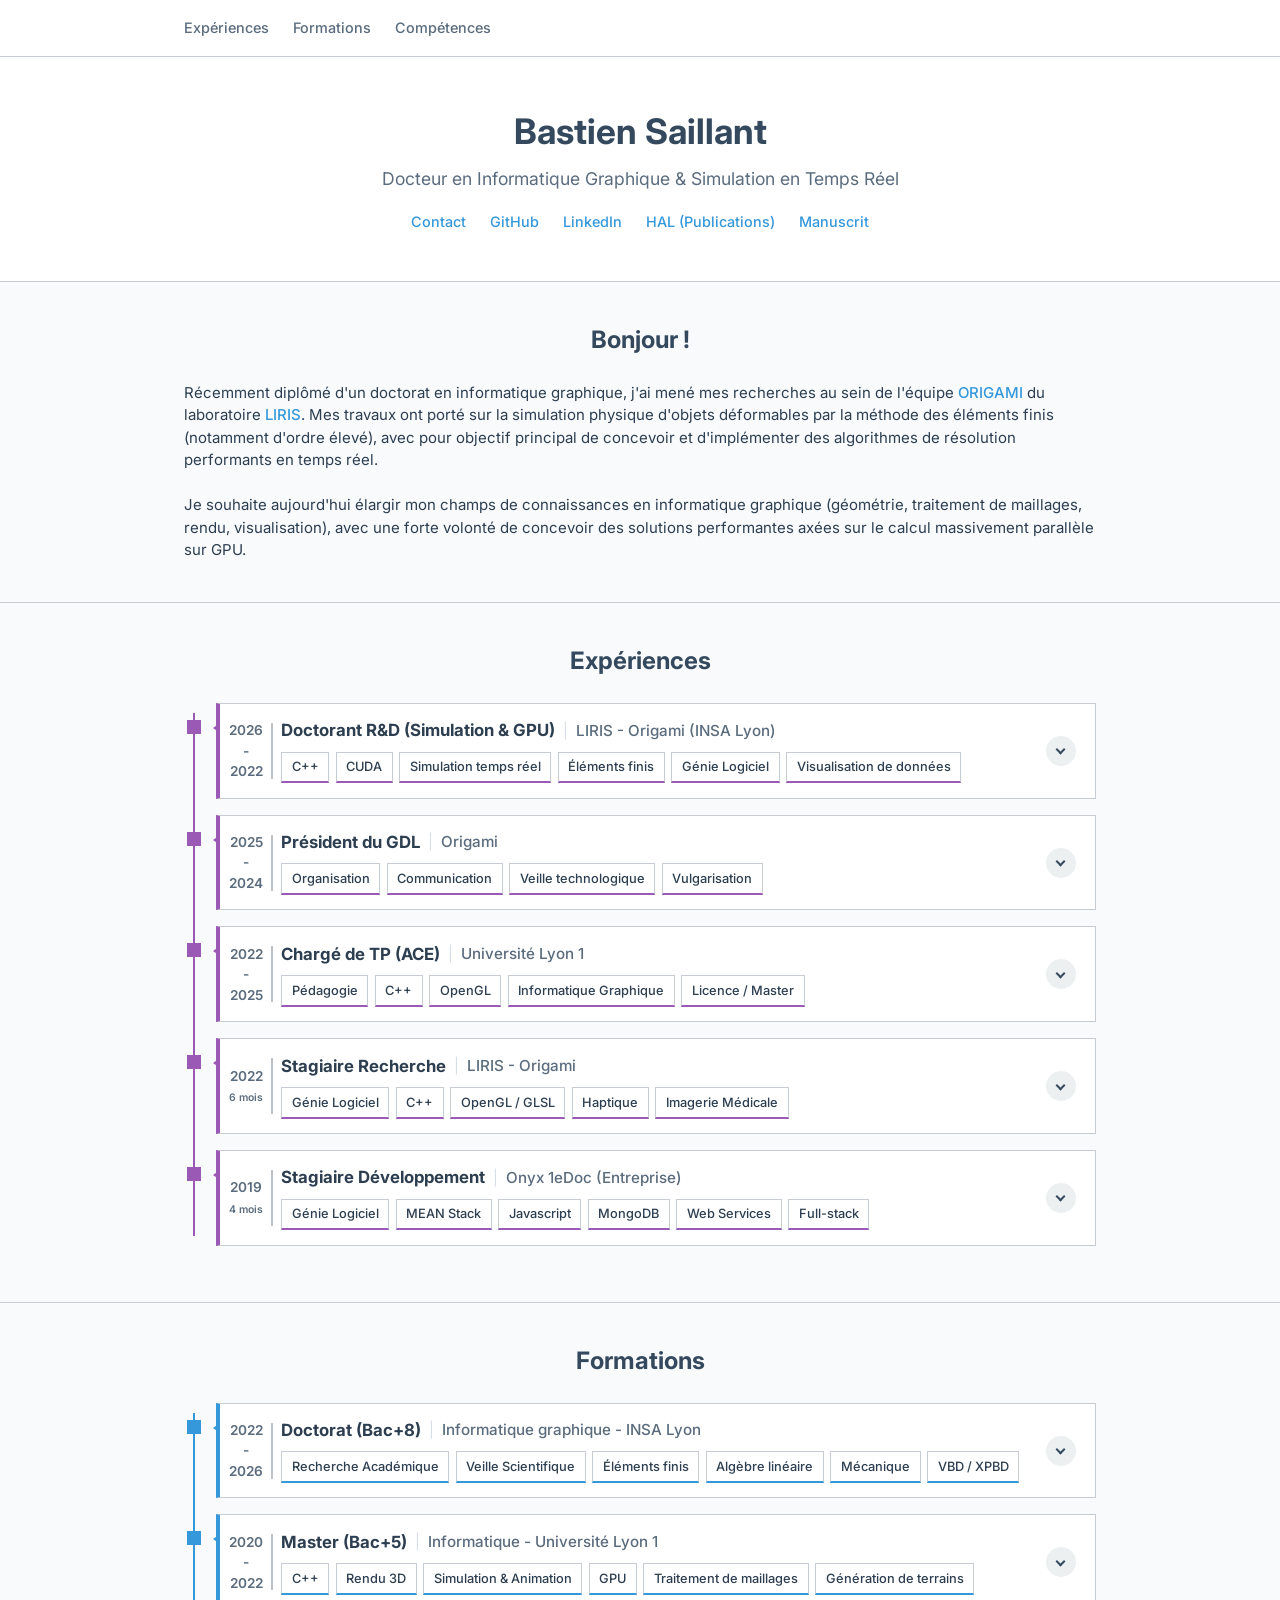
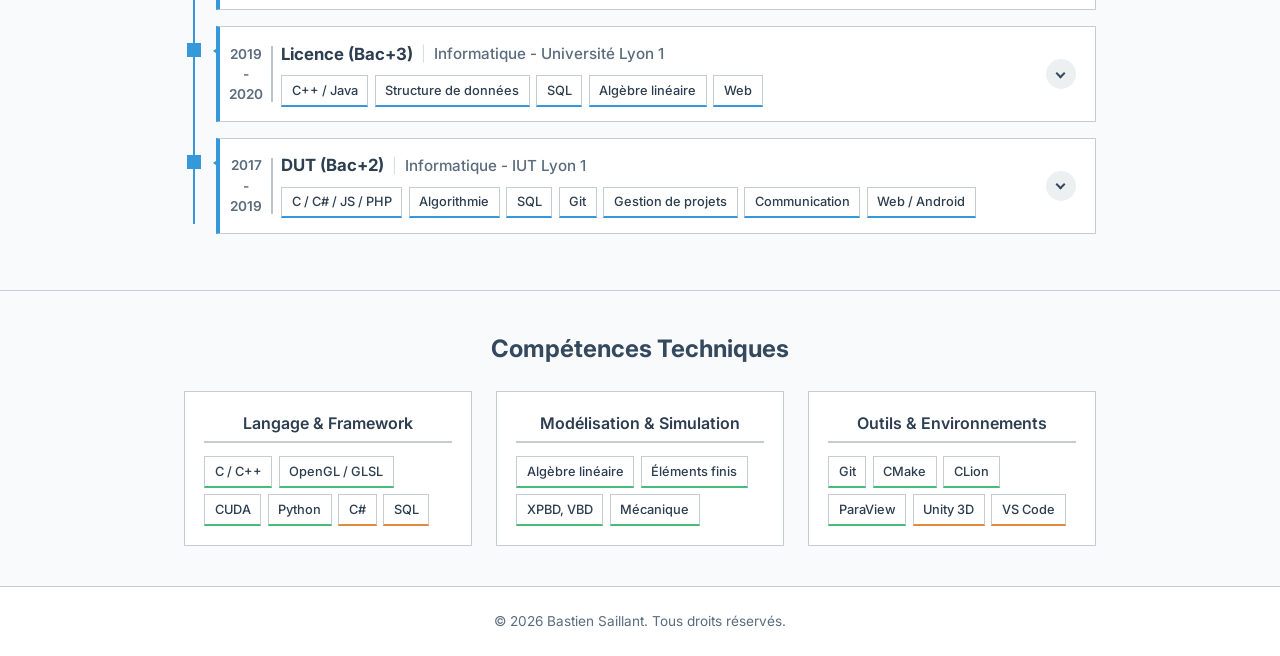
==== index.html @ 3eafa97d "introduction et header remove nom" ====
<!DOCTYPE html>
<html lang="fr">
<head>
    <meta charset="UTF-8">
    <meta name="viewport" content="width=device-width, initial-scale=1.0">
    <title>Bastien Saillant</title>
    <link rel="stylesheet" href="styles.css">
</head>
<body>

    <!-- NAV BAR -->
    <nav class="navbar">
        <div class="container">
            <ul class="nav-links">
                <li><a href="#experience">Expériences</a></li>
                <li><a href="#education">Formations</a></li>
                <li><a href="#skills">Compétences</a></li>
            </ul>
        </div>
    </nav>

    <header id="me">
        <div class="container">
            <h1>Bastien Saillant</h1>
            <p class="subtitle">Docteur en Informatique Graphique & Simulation en Temps Réel</p>
    
            <div class="social-links">
                <a href="mailto:bastiensaillant@gmail.com">Contact</a>
                <a href="https://github.com/BastienSaillant" target="_blank">GitHub</a>
                <a href="https://www.linkedin.com/in/bastien-saillant-886a11153/" target="_blank">LinkedIn</a>
                <a href="https://cv.hal.science/bastien-saillant" target="_blank">HAL (Publications)</a>
                <a href="https://theses.hal.science/tel-05658936" target="_blank">Manuscrit</a>
            </div>
        </div>
    </header>

    <section>
        <div class="container">
            <h2>Bonjour !</h2> 
            <p>
                <strong></strong>
                Récemment diplômé d'un doctorat en informatique graphique, j'ai mené mes recherches au sein de l'équipe <a href="https://projet.liris.cnrs.fr/origami/"  target="_blank">ORIGAMI</a> du laboratoire <a href="https://liris.cnrs.fr/liris"  target="_blank">LIRIS</a>. Mes travaux ont porté sur la simulation physique d'objets déformables par la méthode des éléments finis (notamment d'ordre élevé), avec pour objectif principal de concevoir et d'implémenter des algorithmes de résolution performants en temps réel. 
            </p>
            <br>
            <p>
                 Je souhaite aujourd'hui élargir mon champs de connaissances en informatique graphique (géométrie, traitement de maillages, rendu, visualisation), avec une forte volonté de concevoir des solutions performantes axées sur le calcul massivement parallèle sur GPU.
            </p>
        </div>
    </section>

    <section id="experience">
        <div class="container">
            <h2>Expériences</h2>
            <div class="timeline">
                <details class="timeline-entry experience-entry">
                    <summary class="timeline-header">
                        <div class="timeline-date">2026<br>-<br>2022</div>
                        <div class="timeline-bar"></div>
                        <div class="timeline-header-main">
                            <div class="timeline-title-area">
                                <span class="timeline-title">Doctorant R&D (Simulation & GPU)</span>
                                <span class="timeline-sep">|</span>
                                <span class="timeline-subtitle">LIRIS - Origami (INSA Lyon)</span>
                            </div>
                            <div class="skills-list">
                                <span class="skill-badge experience">C++</span>
                                <span class="skill-badge experience">CUDA</span>
                                <span class="skill-badge experience">Simulation temps réel</span>
                                <span class="skill-badge experience">Éléments finis</span>
                                <span class="skill-badge experience">Génie Logiciel</span>
                                <span class="skill-badge experience">Visualisation de données</span>
                            </div>
                        </div>
                        <div class="timeline-arrow"></div>
                    </summary>
                    <div class="timeline-body">
                        <p>
                            <strong>Sujet</strong> : Simulation temps réel d’objets déformables.<br>
                            <strong>R&D</strong> : Développement d'une application pour la visualisation et la simulation d'objets déformables. <br>
                            <strong>Défis techniques</strong> : Optimisation sur  GPU de solveurs locaux pour des éléments finis quelconques (<i><a href="https://mmacklin.com/xpbd.pdf">XPBD</a></i> et <i><a href="https://ankachan.github.io/Projects/VertexBlockDescent/index.html">VBD</a></i>). <br>
                            <strong>Impact & Performances</strong> : Accélération  permettant une simulation robuste, stable à hautes fréquences. <br>
                        </p>
                        <p>
                        <strong>Publications internationales avec comité de relecture :</strong> <br>
                            - <i><a href="https://hal.science/hal-04569181v1">High-Order in Position Based Dynamics</a> - <a href="https://www.cgs-network.org/cgi24/program/">CGI 2024</a></i><br>
                            - <i><a href="https://hal.science/hal-05084359v1">Going Further With Vertex Block Descent</a> - <a href="https://easychair.org/smart-program/CASA2025/">CASA 2025</a></i>
                        </p>
                        <div class="entry-gallery">
                            <img src="images/index/PHD/Torsion_Quality.jpg" alt="" class="zoomable-img">
                            <img src="images/index/PHD/primal_vs_dual.jpg" alt="" class="zoomable-img">
                            <img src="images/index/PHD/color_degradation.jpg" alt="" class="zoomable-img">
                        </div>
                        
                    </div>
                </details>
                <details class="timeline-entry experience-entry">
                    <summary class="timeline-header">
                        <div class="timeline-date">2025<br>-<br>2024</div>
                        <div class="timeline-bar"></div>
                        <div class="timeline-header-main">
                            <div class="timeline-title-area">
                                <span class="timeline-title">Président du GDL</span>
                                <span class="timeline-sep">|</span>
                                <span class="timeline-subtitle">Origami</span>
                            </div>
                            <div class="skills-list">
                                <span class="skill-badge experience">Organisation</span>
                                <span class="skill-badge experience">Communication</span>
                                <span class="skill-badge experience">Veille technologique</span>
                                <span class="skill-badge experience">Vulgarisation</span>
                            </div>
                        </div>
                        <div class="timeline-arrow"></div>
                    </summary>
                    <div class="timeline-body">
                        <p>Organisation et animation hebdomadaire du <a href="https://projet.liris.cnrs.fr/origami/topics/gdl/">Groupe De Lecture (GDL)</a> au sein de l'équipe de recherche ORIGAMI.</p>
                        <p><strong>Rôle :</strong> Coordination des sessions où un chercheur, doctorant ou stagiaire partage une publication ou une technologie de son choix.</p>
                        <p><strong>Contributions (3 ans) :</strong> Animation de 12 présentations (Simulation, Rendu, <i>ShaderToy</i>, etc.).</p>

                    </div>
                </details>

                <!-- Expérience 3 -->
                <details class="timeline-entry experience-entry">
                    <summary class="timeline-header">
                        <div class="timeline-date">2022<br>-<br>2025</div>
                        <div class="timeline-bar"></div>
                        <div class="timeline-header-main">
                            <div class="timeline-title-area">
                                <span class="timeline-title">Chargé de TP (ACE)</span>
                                <span class="timeline-sep">|</span>
                                <span class="timeline-subtitle">Université Lyon 1</span>
                            </div>
                                <div class="skills-list">
                                <span class="skill-badge experience">Pédagogie</span>
                                <span class="skill-badge experience">C++</span>
                                <span class="skill-badge experience">OpenGL</span>
                                <span class="skill-badge experience">Informatique Graphique</span>
                                <span class="skill-badge experience">Licence / Master</span>
                            </div>
                            
                        </div>
                        <div class="timeline-arrow"></div>
                    </summary>
                    <div class="timeline-body">
                        <p>Activités Complémentaires d'Enseignement (ACE) réalisées en parallèle de la thèse (volume horaire total de 192 heures).</p>
                        <p>
                            <strong>Public visé :</strong> Étudiants de la Licence 1 au Master 2. <br>
                            <strong>Sujets enseignés :</strong> Algorithmique, Structures de données, C++, bases de l'informatique graphique (rendu 3D, simulation physique, analyse d'images, etc.). <br>
                        </p>
                        
                    </div>
                </details>

                <!-- Expérience 4 -->
                <details class="timeline-entry experience-entry">
                    <summary class="timeline-header">
                        <div class="timeline-date">2022<br><span style="font-size: 0.65rem;">6 mois</span></div>
                        <div class="timeline-bar"></div>
                        <div class="timeline-header-main">
                            <div class="timeline-title-area">
                                <span class="timeline-title">Stagiaire Recherche</span>
                                <span class="timeline-sep">|</span>
                                <span class="timeline-subtitle">LIRIS - Origami</span>
                            </div>
                            <div class="skills-list">
                                <span class="skill-badge experience">Génie Logiciel</span>
                                <span class="skill-badge experience">C++</span>
                                <span class="skill-badge experience">OpenGL / GLSL</span>
                                <span class="skill-badge experience">Haptique</span>
                                <span class="skill-badge experience">Imagerie Médicale</span>
                            </div>
                            
                        </div>
                        <div class="timeline-arrow"></div>
                    </summary>
                    <div class="timeline-body">
                        <p>
                            <strong>Sujet</strong> : Développement et restructuration de l'architecture d'un simulateur médical destiné à la formation d'apprenants en rhumatologie (insertion d'aiguille sous échographie).<br>
                            <strong>Améliorations logicielles :</strong> Pipeline graphique et post-traitements modulaires, Module de debug visuel, Coupe géométrique sur GPU pour l'échographie, Module de lancé de rayon (pour les collisions sonde & aiguille). <br>
                            <strong>Contribution :</strong> Rendu échographique prenant en compte les matériaux et la position de l'aiguille, déformation des tissus avec <a href="https://mmacklin.com/xpbd.pdf">XPBD</a> et répercussions des déformations en 3D sur la coupe échographique.
                        </p>
                        <p>Ce <a href="https://hal.science/hal-03855774v1">travail</a> a été présenté lors des <a href="https://project.inria.fr/jfig2022/programme/">Journées Françaises de l'Informatique Graphique (JFIG 2022)</a>.</p>

                        <div class="entry-gallery">
                            <img src="images/index/Internship/Render.jpg" alt="" class="zoomable-img">
                            <img src="images/index/Internship/Deformation.jpg" alt="" class="zoomable-img">
                            <img src="images/index/Internship/Pipeline.jpg" alt="" class="zoomable-img">
                        </div>
                    </div>
                </details>

                <details class="timeline-entry experience-entry">
                    <summary class="timeline-header">
                        <div class="timeline-date">2019<br><span style="font-size: 0.65rem;">4 mois</span></div>
                        <div class="timeline-bar"></div>
                        <div class="timeline-header-main">
                            <div class="timeline-title-area">
                                <span class="timeline-title">Stagiaire Développement</span>
                                <span class="timeline-sep">|</span>
                                <span class="timeline-subtitle">Onyx 1eDoc (Entreprise)</span>
                            </div>
                            <div class="skills-list">
                                <span class="skill-badge experience">Génie Logiciel</span>
                                <span class="skill-badge experience">MEAN Stack</span>
                                <span class="skill-badge experience">Javascript</span>
                                <span class="skill-badge experience">MongoDB</span>
                                <span class="skill-badge experience">Web Services</span>
                                <span class="skill-badge experience">Full-stack</span>
                            </div>
                            
                        </div>
                        <div class="timeline-arrow"></div>
                    </summary>
                    <div class="timeline-body">
                        <p>
                            <strong>Sujet</strong> : Exploration de l'architecture <i>MEAN</i> (<i>MongoDB</i>, <i>Express</i>, <i>AngularJS</i> et <i>Node.js</i>) afin de moderniser et simplifier la création des futures applications pour les clients de l'entreprise. <br>
                            <strong>Production</strong> : Deux applications web full-stack ont été développées permettant respectivement de communiquer avec un système <i>ERP</i> et une Gestion Électronique des Documents (GED) avec gestion des niveaux d'accréditation. <br>
                        </p>
                    </div>
                </details>
            </div>
        </div>
    </section>

    <!-- FORMATIONS -->
    <section id="education">
        <div class="container">
            <h2>Formations</h2>
            <div class="timeline">
                
                <details class="timeline-entry education-entry">
                    <summary class="timeline-header">
                        <div class="timeline-date">2022<br>-<br>2026</div>
                        <div class="timeline-bar"></div>
                        <div class="timeline-header-main">
                            <div class="timeline-title-area">
                                <span class="timeline-title">Doctorat (Bac+8)</span>
                                <span class="timeline-sep">|</span>
                                <span class="timeline-subtitle">Informatique graphique - INSA Lyon</span>
                            </div>
                            <div class="skills-list">
                                <span class="skill-badge study">Recherche Académique</span>
                                <span class="skill-badge study">Veille Scientifique</span>
                                <span class="skill-badge study">Éléments finis</span>
                                <span class="skill-badge study">Algèbre linéaire</span>
                                <span class="skill-badge study">Mécanique</span>
                                <span class="skill-badge study">VBD / XPBD</span>
                            </div>
                            
                        </div>
                        <div class="timeline-arrow"></div>
                    </summary>
                    <div class="timeline-body">
                        <p><strong>Thèse :</strong> <a href="https://theses.hal.science/tel-05658936">Éléments finis d’ordre élevé pour la simulation interactive d’objets déformables avec des méthodes de résolution locales</a></p>
                        <p>
                            <strong>Laboratoire</strong> : LIRIS (UMR 5205), Équipe Origami. <br>
                            <strong>École Doctorale</strong> : ED InfoMaths (ED 512), INSA Lyon. <br>
                            <strong>Direction</strong> : Guillaume Damiand, Florence Zara, Fabrice Jaillet. <br>
                        </p>
                        
                    </div>
                </details>

                <!-- Formation 2 -->
                <details class="timeline-entry education-entry">
                    <summary class="timeline-header">
                        <div class="timeline-date">2020<br>-<br>2022</div>
                        <div class="timeline-bar"></div>
                        <div class="timeline-header-main">
                            <div class="timeline-title-area">
                                <span class="timeline-title">Master (Bac+5)</span>
                                <span class="timeline-sep">|</span>
                                <span class="timeline-subtitle">Informatique - Université Lyon 1</span>
                            </div>
                            <div class="skills-list">
                                <span class="skill-badge study">C++</span>
                                <span class="skill-badge study">Rendu 3D</span>
                                <span class="skill-badge study">Simulation & Animation</span>
                                <span class="skill-badge study">GPU</span>
                                <span class="skill-badge study">Traitement de maillages</span>
                                <span class="skill-badge study">Génération de terrains</span>
                            </div>
                        </div>
                        <div class="timeline-arrow"></div>
                    </summary>
                    <div class="timeline-body">
                        <p><strong>Spécialisation ID3D</strong> : forme aux technologies de l'informatique graphique. </p>
                        <p><strong>Projets notables :</strong> Simulation de tissus en C++ <i>via</i> DLL sur Unity3D.</p>
                            <div class="entry-gallery">
                            <img src="images/index/Master/Blob.jpg" alt="" class="zoomable-img">
                            <img src="images/index/Master/Rasterization.jpg" alt="" class="zoomable-img">
                            <img src="images/index/Master/Raytracing.jpg" alt="" class="zoomable-img">
                            <img src="images/index/Master/Terrain.jpg" alt="" class="zoomable-img">
                        </div>
                        
                    </div>
                </details>

                <details class="timeline-entry education-entry">
                    <summary class="timeline-header">
                        <div class="timeline-date">2019<br>-<br>2020</div>
                        <div class="timeline-bar"></div>
                        <div class="timeline-header-main">
                            <div class="timeline-title-area">
                                <span class="timeline-title">Licence (Bac+3)</span>
                                <span class="timeline-sep">|</span>
                                <span class="timeline-subtitle">Informatique - Université Lyon 1</span>
                            </div>
                            <div class="skills-list">
                                <span class="skill-badge study">C++ / Java</span>
                                <span class="skill-badge study">Structure de données</span>
                                <span class="skill-badge study">SQL</span>
                                <span class="skill-badge study">Algèbre linéaire</span>
                                <span class="skill-badge study">Web</span>
                            </div>
                        </div>
                        <div class="timeline-arrow"></div>
                    </summary>
                    <div class="timeline-body">
                        <p><strong>Projets notables :</strong> Jeux multijoueurs locales combat d'arène / Party Game (Unity3D).</p>
                        
                    </div>
                </details>

                <!-- Formation 4 -->
                <details class="timeline-entry education-entry">
                    <summary class="timeline-header">
                        <div class="timeline-date">2017<br>-<br>2019</div>
                        <div class="timeline-bar"></div>
                        <div class="timeline-header-main">
                            <div class="timeline-title-area">
                                <span class="timeline-title">DUT (Bac+2)</span>
                                <span class="timeline-sep">|</span>
                                <span class="timeline-subtitle">Informatique - IUT Lyon 1</span>
                            </div>
                            <div class="skills-list">
                                <span class="skill-badge study">C / C# / JS / PHP</span>
                                <span class="skill-badge study">Algorithmie</span>
                                <span class="skill-badge study">SQL</span>
                                <span class="skill-badge study">Git</span>
                                <span class="skill-badge study">Gestion de projets</span>
                                <span class="skill-badge study">Communication</span>
                                <span class="skill-badge study">Web / Android</span>
                            </div>
                        </div>
                        <div class="timeline-arrow"></div>
                    </summary>
                    <div class="timeline-body">
                        <p><strong>Projets notables :</strong> Jeu de plateforme narratif (Unity3D).</p>
                    </div>
                </details>
            </div>
        </div>
    </section>

    <!-- COMPÉTENCES -->
    <section id="skills">
        <div class="container">
            <h2>Compétences Techniques</h2>
            <div class="skills-grid">
                
                <div class="skills-category">
                    <h3>Langage & Framework</h3>
                    <div class="skills-list">
                        <span class="skill-badge good">C / C++</span>
                        <span class="skill-badge good">OpenGL / GLSL</span> 
                        <span class="skill-badge good">CUDA</span>
                        <span class="skill-badge good">Python</span>
                        <span class="skill-badge medium">C#</span>
                        <span class="skill-badge medium">SQL</span>
                    </div>
                </div>

                <div class="skills-category">
                    <h3>Modélisation & Simulation</h3>
                    <div class="skills-list">
                        <span class="skill-badge good">Algèbre linéaire</span>
                        <span class="skill-badge good">Éléments finis</span>
                        <span class="skill-badge good">XPBD, VBD</span>
                        <span class="skill-badge good">Mécanique</span>
                        
                    </div>
                </div>

                <div class="skills-category">
                    <h3>Outils & Environnements</h3>
                    <div class="skills-list">
                        <span class="skill-badge good">Git</span>
                        <span class="skill-badge good">CMake</span>
                        <span class="skill-badge good">CLion</span>
                        <span class="skill-badge good">ParaView</span>
                        <span class="skill-badge medium">Unity 3D</span>
                        <span class="skill-badge medium">VS Code</span>
                    </div>
                </div>
            </div>
        </div>
    </section>

    
    <footer>
        <div class="container">
            <p>&copy; 2026 Bastien Saillant. Tous droits réservés.</p>
        </div>
    </footer>

    <dialog id="lightbox" class="lightbox-dialog">
        <img id="lightbox-img" src="" alt="Zoom image">
    </dialog>

<script>
        const lightbox = document.getElementById('lightbox');
        const lightboxImg = document.getElementById('lightbox-img');
        const zoomableImages = document.querySelectorAll('.zoomable-img');

        zoomableImages.forEach(img => {
            img.addEventListener('click', (e) => {
                // Bloque l'ouverture/fermeture du <details> parent lors du clic sur l'image
                e.preventDefault();
                lightboxImg.src = img.src;
                lightboxImg.alt = img.alt;
                lightbox.showModal();
            });
        });

        // Ferme la lightbox au clic n'importe où dessus (arrière-plan)
        lightbox.addEventListener('click', () => {
            lightbox.close();
        });
    </script>
</body>
</html>
---- styles.css ----
/* ========== VARIABLES & FONTS ========== */
@import url('https://fonts.googleapis.com/css2?family=Inter:wght@300;400;500;600;700&display=swap');

:root {
    --hide-background : #34495e90;
    --primary-color: #34495e;
    --text-color: #2c3e50;
    --text-light: #5a6c7d;
    --light: #bdc3c7;
    --very-light: #ecf0f1;
    --bg-color: #f8fafc;
    --white: #ffffff;
    --light-bg: #f1f5f9;
    --border-color: #c7ccd2;

    --green: #46bd78;
    --orange: #e18a3d;
    --red: #d85e50;
    --purple: #9b59b6;
    --purple-light: rgba(155, 89, 182, 0.08);
    --blue: #3498db;
    --blue-light: rgba(52, 152, 219, 0.08);
}

* {
    margin: 0;
    padding: 0;
    box-sizing: border-box;
}

body {
    font-family: 'Inter', sans-serif;
    color: var(--text-color);
    background-color: var(--bg-color);
    line-height: 1.5;
    font-size: 15px;
}

.container {
    max-width: 960px;
    margin: 0 auto;
    padding: 0 1.5rem;
}


a {
    color: var(--blue);
    text-decoration: none;
    font-weight: 500;
    transition: color 0.2s ease;
}

a:hover {
    color: var(--primary-color);
}


/* ========== NAVIGATION ========== */
.navbar {
    background-color: var(--white);
    box-shadow: var(--shadow);
    position: sticky;
    top: 0;
    z-index: 100;
    border-bottom: 1px solid var(--border-color);
}

.navbar .container {
    display: flex;
    justify-content: space-between;
    align-items: center;
    height: 3.5rem;
}

.logo {
    font-size: 1.1rem;
    font-weight: 700;
    color: var(--primary-color);
    text-decoration: none;
}

.nav-links {
    display: flex;
    list-style: none;
    gap: 1.5rem;
}

.nav-links a {
    text-decoration: none;
    color: var(--text-light);
    font-weight: 500;
    font-size: 0.9rem;
    transition: color 0.2s ease;
}

.nav-links a:hover {
    color: var(--primary-color);
}

#me {
    background-color: var(--white);
    padding: 3rem 0;
    text-align: center;
    border-bottom: 1px solid var(--border-color);
}

#me h1 {
    font-size: 2.2rem;
    color: var(--primary-color);
    margin-bottom: 0.5rem;
    font-weight: 700;
}

#me .subtitle {
    font-size: 1.1rem;
    color: var(--text-light);
    margin-bottom: 1.2rem;
}

.social-links {
    display: flex;
    justify-content: center;
    gap: 1.5rem;
    font-size: 0.9rem;
}

/* ========== SECTIONS ========== */
section {
    padding: 2.5rem 0;
    border-bottom: 1px solid var(--border-color);
}

section:last-of-type {
    border-bottom: none;
}

section h2 {
    font-size: 1.5rem;
    margin-bottom: 1.5rem;
    text-align: center;
    color: var(--primary-color);
    position: relative;
}

/* ========== TIMELINE ========== */
.timeline {
    position: relative;
    padding-left: 2rem;
    margin-top: 1rem;
}

.timeline::before {
    content: '';
    position: absolute;
    left: 9px;
    top: 10px;
    bottom: 10px;
    width: 2px;
}

/* Configuration couleur par frise */
#experience .timeline::before {
    background-color: var(--purple);
}

#education .timeline::before {
    background-color: var(--blue);
}

.experience-entry {
    --timeline-color: var(--purple);
    --timeline-color-light: var(--purple-light);
}

.education-entry {
    --timeline-color: var(--blue);
    --timeline-color-light: var(--blue-light);
}

details.timeline-entry {
    position: relative;
    margin-bottom: 1rem;
    background-color: var(--white);
    border: 1px solid var(--border-color);
    border-left: 4px solid var(--timeline-color);
    box-shadow: var(--shadow);
    transition: border-color 0.2s ease, box-shadow 0.2s ease;
}

details.timeline-entry[open] {
    box-shadow: var(--shadow-lg);
}

/* Pastille sur la frise */
details.timeline-entry::before {
    content: '';
    position: absolute;
    left: calc(-2rem + 1px);
    top: 18px;
    width: 10px;
    height: 10px;
    background-color: var(--timeline-color);
    box-shadow: 0 0 0 2px var(--timeline-color);
    z-index: 10;
}

details.timeline-entry::after {
    content: '';
    position: absolute;
    left: -7px;
    top: 19px;
    width: 0;
    height: 0;
    border-top: 5px solid transparent;
    border-bottom: 5px solid transparent;
    border-right: 7px solid var(--timeline-color);
    z-index: 5;
}

summary.timeline-header {
    display: flex;
    justify-content: space-between;
    align-items: center;
    padding: 0.9rem 1.2rem 0.9rem 0.3rem;
    cursor: pointer;
    list-style: none;
    user-select: none;
}

summary.timeline-header::-webkit-details-marker {
    display: none;
}

.timeline-header-main {
    display: flex;
    justify-content: left;
    align-items: center;
    width: 100%;
    flex-wrap: wrap;
    gap: 0.5rem;
}

.timeline-title-area {
    display: flex;
    align-items: center;
    flex-wrap: wrap;
    gap: 0.5rem;
}

.timeline-title {
    font-size: 1.05rem;
    font-weight: 700;
    color: var(--text-color);
}

.timeline-sep {
    color: #cbd5e1;
    font-weight: 300;
}

.timeline-subtitle {
    font-weight: 500;
    color: var(--text-light);
    font-size: 0.95rem;
}

.timeline-date {
    width: 3rem;
    text-align: center;
    font-size: 0.85rem;
    color: var(--text-light);
    font-weight: 600;
}

.timeline-bar {
    width: 1px;
    min-height: 3.5rem;
    border-right: 2px solid var(--light);
    margin-right: 0.5rem;
    margin-left: 0.2rem;

}

.timeline-arrow {
    display: flex;
    align-items: center;
    justify-content: center;
    width: 30px;
    height: 30px;
    border-radius: 50%;
    background-color: var(--very-light);
    transition: background-color 0.2s ease;
    flex-shrink: 0;
}

.timeline-arrow::after {
    content: '';
    display: inline-block;
    width: 5px;
    height: 5px;
    border-right: 2px solid var(--primary-color);
    border-bottom: 2px solid var(--primary-color);
    transform: rotate(45deg);
    margin-bottom: 2px;
    transition: transform 0.2s ease, margin 0.2s ease;
}

details.timeline-entry[open] .timeline-arrow {
    background-color: var(--timeline-color-light);
}

details.timeline-entry[open] .timeline-arrow::after {
    border-color: var(--timeline-color);
    transform: rotate(-135deg);
    margin-bottom: -1px;
}

.timeline-body {
    padding: 0 1.2rem 0 1.2rem;
    border-top: 1px solid var(--border-color);
    padding-top: 1rem;
    font-size: 0.9rem;
    color: var(--text-light);
}

.timeline-body p {
    margin-bottom: 0.8rem;
}

.timeline-body strong {
    color: var(--text-color);
}


.timeline-list {
    margin: 0.5rem 0 1rem 1.2rem;
    padding: 0;
}

.timeline-list li {
    margin-bottom: 0.3rem;
}


/* ========== SKILLS SECTION ========== */

.skills-grid {
    display: grid;
    grid-template-columns: repeat(auto-fit, minmax(280px, 1fr));
    gap: 1.5rem;
    margin-top: 1rem;
}

.skills-category {
    background-color: white;
    padding: 1.2rem;
    border: 1px solid var(--border-color);
}

/* Couleur du titre passée en gris comme demandé */
.skills-category h3 {
    font-size: 1rem;
    color: var(--text-color);
    text-align: center;
    margin-bottom: 0.8rem;
    font-weight: 600;
    border-bottom: 2px solid var(--border-color);
    padding-bottom: 0.4rem;
}

.skills-list {
    width: 100%;
    display: flex;
    flex-wrap: wrap;
    gap: 0.4rem;
}

.skill-badge {
    background-color: var(--white);
    color: var(--text-color);
    padding: 0.3rem 0.6rem;
    font-size: 0.8rem;
    border: 1px solid var(--border-color);
    border-bottom: 2px solid var(--primary-color);
    font-weight: 500;
}

.good {
    border-bottom: 2px solid var(--green);
}

.medium {
    border-bottom: 2px solid var(--orange);
}

.experience {
    border-bottom: 2px solid var(--purple);
}

.study {
    border-bottom: 2px solid var(--blue);
}

/* ========== INTERACTIFS ========== */
.profile-link {
    color: var(--primary-color);
    text-decoration: none;
    font-weight: 500;
    border-bottom: 1px dotted var(--primary-color);
    transition: color 0.2s ease, border-color 0.2s ease;
}

.profile-link:hover {
    color: var(--text-color);
    border-bottom-style: solid;
}

/* ========== FOOTER ========== */
footer {
    background-color: var(--white);
    padding: 1.5rem 0;
    text-align: center;
    font-size: 0.85rem;
    color: var(--text-light);
    border-top: 1px solid var(--border-color);
}

/* ========== RESPONSIVENESS ========== */
@media (max-width: 768px) {
    .timeline-header-main {
        flex-direction: column;
        align-items: flex-start;
        gap: 0.2rem;
    }
    
    .timeline-title-area {
        flex-direction: column;
        align-items: flex-start;
        gap: 0.1rem;
    }

    .timeline-sep {
        display: none;
    }
}



/* ========== IMAGE IN TIMELINE ========== */
.entry-gallery {
    display: flex;
    gap: 1rem;
    margin: 1rem 0;
    flex-wrap: wrap;
}

.zoomable-img {
    width: auto;
    height: 100px;
    border: 1px solid var(--border-color);
    border-radius: 4px;
    cursor: zoom-in;
    transition: transform 0.2s ease, box-shadow 0.2s ease;
}

.zoomable-img:hover {
    transform: scale(1.03);
}

.lightbox-dialog {
    border: none;
    border-radius: 8px;
    padding: 0;
    background: transparent;
    max-width: 80vw;
    max-height: 80vh;
    outline: none;
    box-shadow: 0 10px 30px rgba(0,0,0,0.3);
    
    position: fixed;
    top: 50%;
    left: 50%;
    transform: translate(-50%, -50%);
    margin: 0; 
}

.lightbox-dialog img {
    display: block;
    max-width: 100%;
    max-height: 80vh;
    border-radius: 8px;
    border: 3px solid var(--white);
    background-color: var(--white);
    
    object-fit: contain; 
}

.lightbox-dialog::backdrop {
    background-color: var(--hide-background); 
    backdrop-filter: blur(4px);
}

@media (max-width: 768px) {
    .personal-info {
        flex-direction: column;
        gap: 0.3rem;
    }
    .info-sep {
        display: none;
    }
    .zoomable-img {
        max-width: 100%; 
    }
    .lightbox-dialog {
        max-width: 95vw;
    }
}
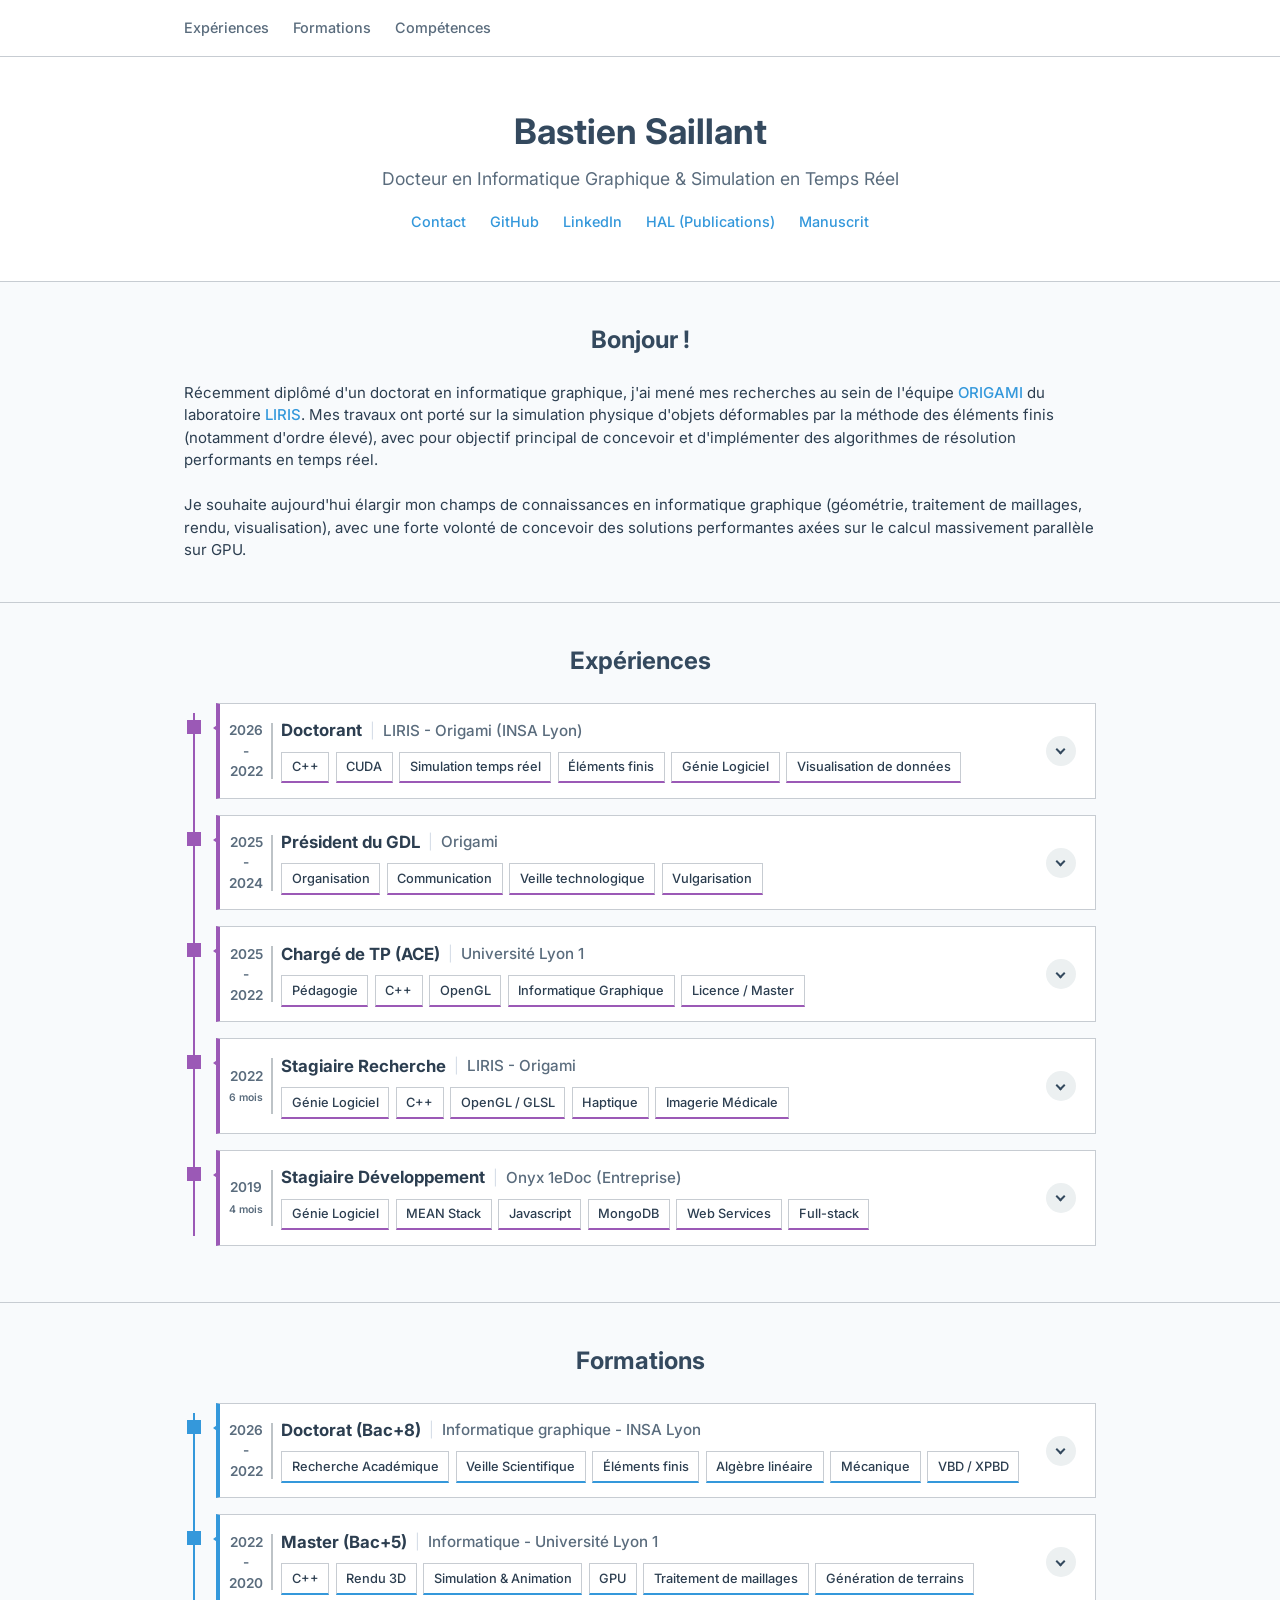
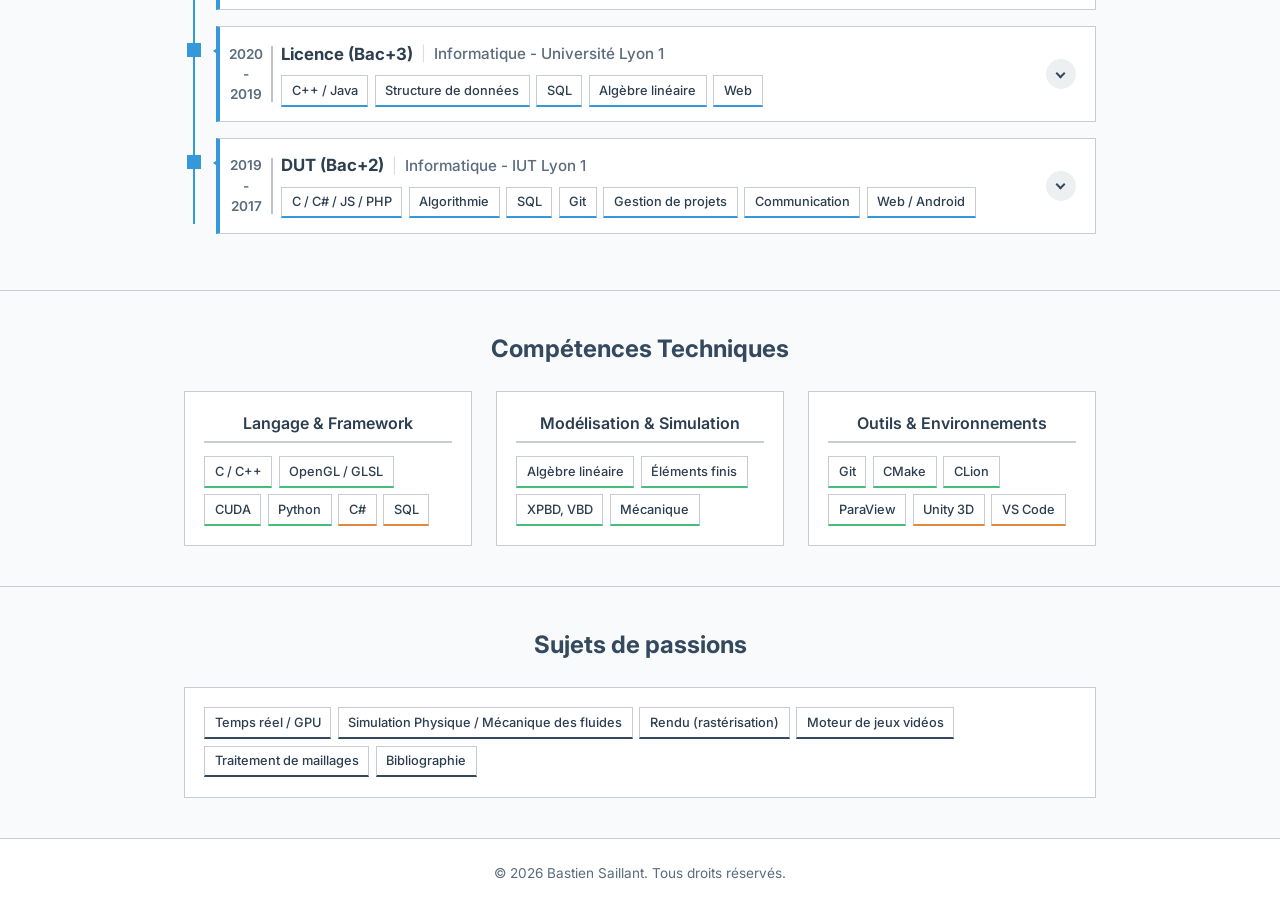
==== commit 0d7c7c8a: "correction date + r&d" ====
--- a/index.html
+++ b/index.html
@@ -58,7 +58,7 @@
                         <div class="timeline-bar"></div>
                         <div class="timeline-header-main">
                             <div class="timeline-title-area">
-                                <span class="timeline-title">Doctorant R&D (Simulation & GPU)</span>
+                                <span class="timeline-title">Doctorant</span>
                                 <span class="timeline-sep">|</span>
                                 <span class="timeline-subtitle">LIRIS - Origami (INSA Lyon)</span>
                             </div>
@@ -123,7 +123,7 @@
                 <!-- Expérience 3 -->
                 <details class="timeline-entry experience-entry">
                     <summary class="timeline-header">
-                        <div class="timeline-date">2022<br>-<br>2025</div>
+                        <div class="timeline-date">2025<br>-<br>2022</div>
                         <div class="timeline-bar"></div>
                         <div class="timeline-header-main">
                             <div class="timeline-title-area">
@@ -231,7 +231,7 @@
                 
                 <details class="timeline-entry education-entry">
                     <summary class="timeline-header">
-                        <div class="timeline-date">2022<br>-<br>2026</div>
+                        <div class="timeline-date">2026<br>-<br>2022</div>
                         <div class="timeline-bar"></div>
                         <div class="timeline-header-main">
                             <div class="timeline-title-area">
@@ -265,7 +265,7 @@
                 <!-- Formation 2 -->
                 <details class="timeline-entry education-entry">
                     <summary class="timeline-header">
-                        <div class="timeline-date">2020<br>-<br>2022</div>
+                        <div class="timeline-date">2022<br>-<br>2020</div>
                         <div class="timeline-bar"></div>
                         <div class="timeline-header-main">
                             <div class="timeline-title-area">
@@ -299,7 +299,7 @@
 
                 <details class="timeline-entry education-entry">
                     <summary class="timeline-header">
-                        <div class="timeline-date">2019<br>-<br>2020</div>
+                        <div class="timeline-date">2020<br>-<br>2019</div>
                         <div class="timeline-bar"></div>
                         <div class="timeline-header-main">
                             <div class="timeline-title-area">
@@ -326,7 +326,7 @@
                 <!-- Formation 4 -->
                 <details class="timeline-entry education-entry">
                     <summary class="timeline-header">
-                        <div class="timeline-date">2017<br>-<br>2019</div>
+                        <div class="timeline-date">2019<br>-<br>2017</div>
                         <div class="timeline-bar"></div>
                         <div class="timeline-header-main">
                             <div class="timeline-title-area">
@@ -354,7 +354,7 @@
         </div>
     </section>
 
-    <!-- COMPÉTENCES -->
+    
     <section id="skills">
         <div class="container">
             <h2>Compétences Techniques</h2>
@@ -398,6 +398,25 @@
         </div>
     </section>
 
+
+    <section id="skills">
+        <div class="container">
+            <h2>Sujets de passions</h2>
+            <div class="skills-grid">
+                
+                <div class="skills-category">
+                    <div class="skills-list">
+                        <span class="skill-badge">Temps réel / GPU</span>
+                        <span class="skill-badge">Simulation Physique / Mécanique des fluides</span>
+                        <span class="skill-badge">Rendu (rastérisation)</span>
+                        <span class="skill-badge">Moteur de jeux vidéos</span>
+                        <span class="skill-badge">Traitement de maillages</span>
+                        <span class="skill-badge">Bibliographie</span>
+                    </div>
+                </div>
+            </div>
+        </div>
+    </section>
     
     <footer>
         <div class="container">
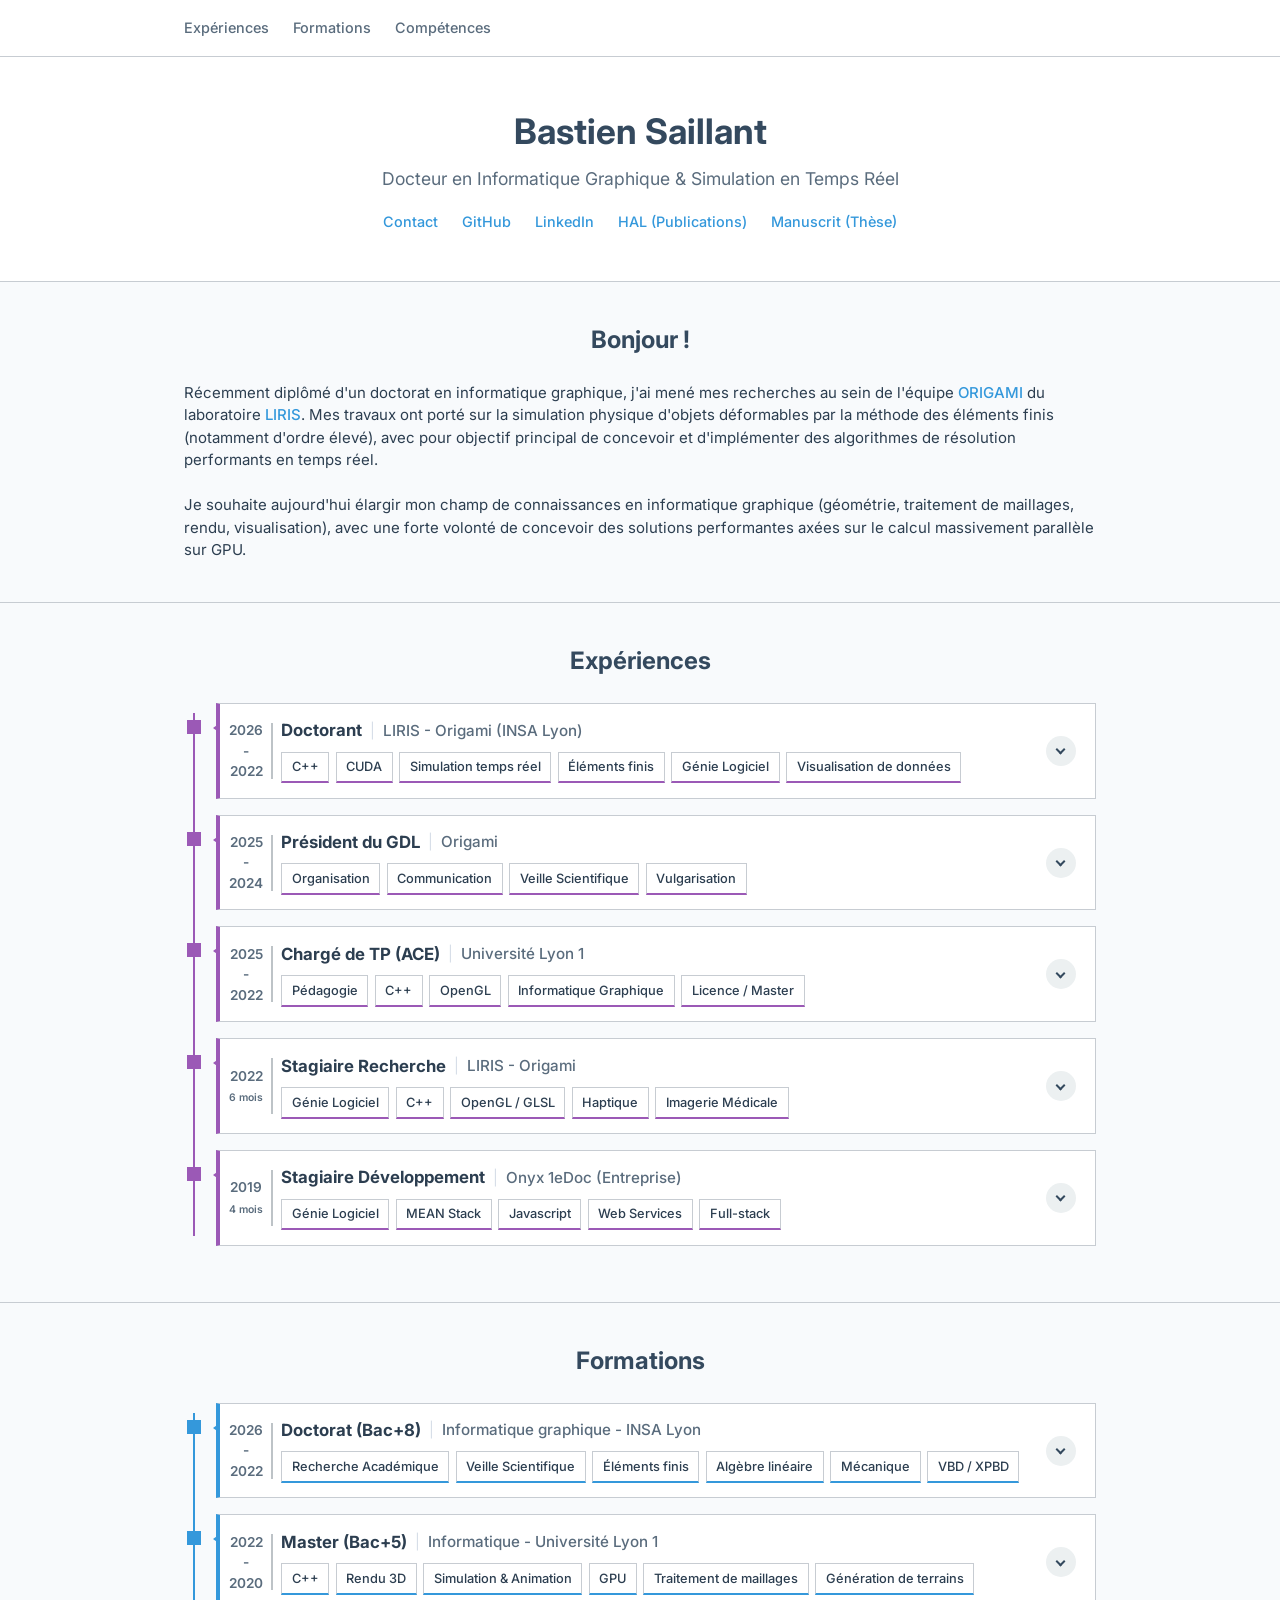
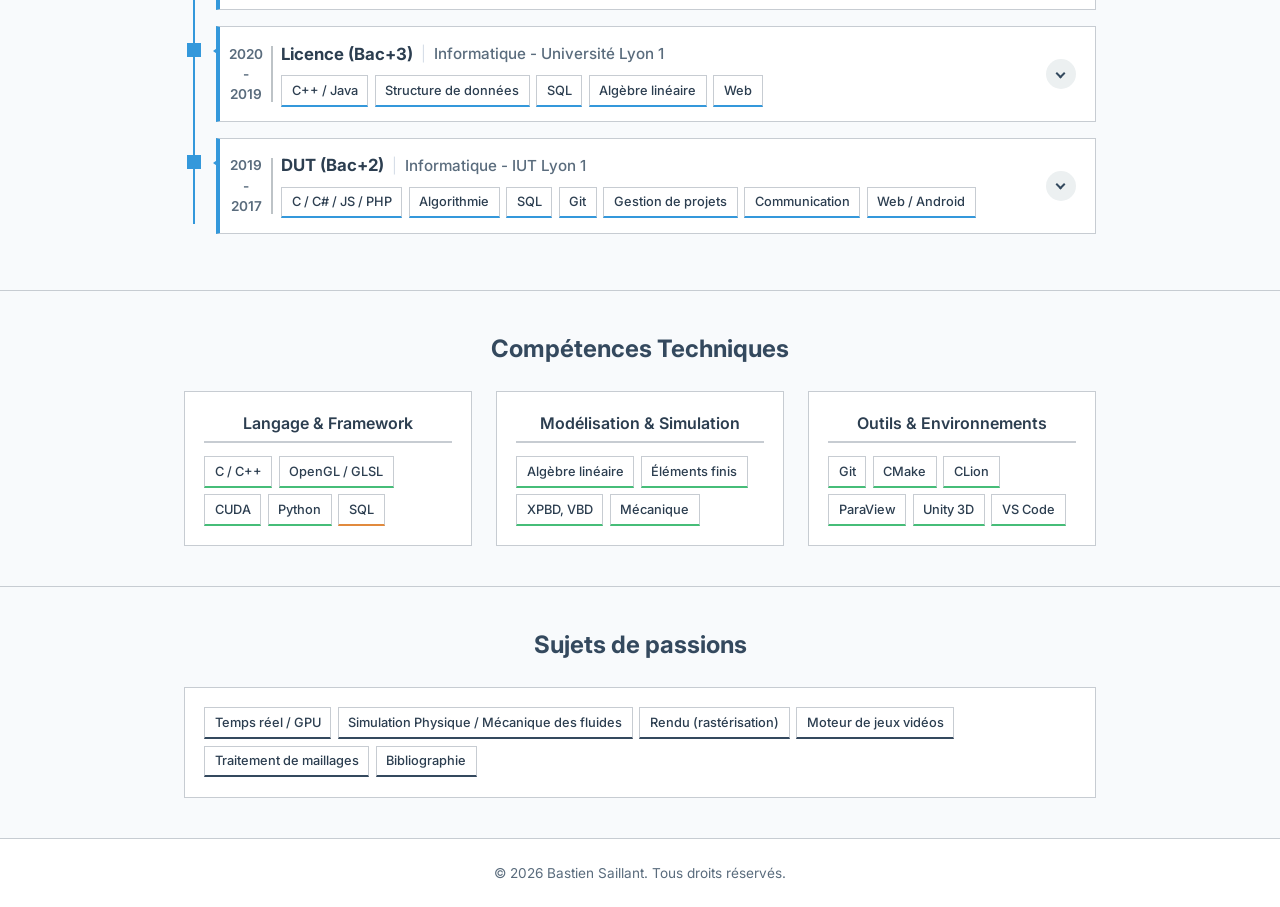
==== commit 82c33ab4: "correction mineurs" ====
--- a/index.html
+++ b/index.html
@@ -29,7 +29,7 @@
                 <a href="https://github.com/BastienSaillant" target="_blank">GitHub</a>
                 <a href="https://www.linkedin.com/in/bastien-saillant-886a11153/" target="_blank">LinkedIn</a>
                 <a href="https://cv.hal.science/bastien-saillant" target="_blank">HAL (Publications)</a>
-                <a href="https://theses.hal.science/tel-05658936" target="_blank">Manuscrit</a>
+                <a href="https://theses.hal.science/tel-05658936" target="_blank">Manuscrit (Thèse)</a>
             </div>
         </div>
     </header>
@@ -43,7 +43,7 @@
             </p>
             <br>
             <p>
-                 Je souhaite aujourd'hui élargir mon champs de connaissances en informatique graphique (géométrie, traitement de maillages, rendu, visualisation), avec une forte volonté de concevoir des solutions performantes axées sur le calcul massivement parallèle sur GPU.
+                 Je souhaite aujourd'hui élargir mon champ de connaissances en informatique graphique (géométrie, traitement de maillages, rendu, visualisation), avec une forte volonté de concevoir des solutions performantes axées sur le calcul massivement parallèle sur GPU.
             </p>
         </div>
     </section>
@@ -80,6 +80,7 @@
                             <strong>Défis techniques</strong> : Optimisation sur  GPU de solveurs locaux pour des éléments finis quelconques (<i><a href="https://mmacklin.com/xpbd.pdf">XPBD</a></i> et <i><a href="https://ankachan.github.io/Projects/VertexBlockDescent/index.html">VBD</a></i>). <br>
                             <strong>Impact & Performances</strong> : Accélération  permettant une simulation robuste, stable à hautes fréquences. <br>
                         </p>
+                        <p><a href="https://theses.hal.science/tel-05658936" target="_blank">Manuscrit de thèse</a></p>
                         <p>
                         <strong>Publications internationales avec comité de relecture :</strong> <br>
                             - <i><a href="https://hal.science/hal-04569181v1">High-Order in Position Based Dynamics</a> - <a href="https://www.cgs-network.org/cgi24/program/">CGI 2024</a></i><br>
@@ -106,7 +107,7 @@
                             <div class="skills-list">
                                 <span class="skill-badge experience">Organisation</span>
                                 <span class="skill-badge experience">Communication</span>
-                                <span class="skill-badge experience">Veille technologique</span>
+                                <span class="skill-badge experience">Veille Scientifique</span>
                                 <span class="skill-badge experience">Vulgarisation</span>
                             </div>
                         </div>
@@ -204,7 +205,6 @@
                                 <span class="skill-badge experience">Génie Logiciel</span>
                                 <span class="skill-badge experience">MEAN Stack</span>
                                 <span class="skill-badge experience">Javascript</span>
-                                <span class="skill-badge experience">MongoDB</span>
                                 <span class="skill-badge experience">Web Services</span>
                                 <span class="skill-badge experience">Full-stack</span>
                             </div>
@@ -367,7 +367,6 @@
                         <span class="skill-badge good">OpenGL / GLSL</span> 
                         <span class="skill-badge good">CUDA</span>
                         <span class="skill-badge good">Python</span>
-                        <span class="skill-badge medium">C#</span>
                         <span class="skill-badge medium">SQL</span>
                     </div>
                 </div>
@@ -390,8 +389,8 @@
                         <span class="skill-badge good">CMake</span>
                         <span class="skill-badge good">CLion</span>
                         <span class="skill-badge good">ParaView</span>
-                        <span class="skill-badge medium">Unity 3D</span>
-                        <span class="skill-badge medium">VS Code</span>
+                        <span class="skill-badge good">Unity 3D</span>
+                        <span class="skill-badge good">VS Code</span>
                     </div>
                 </div>
             </div>
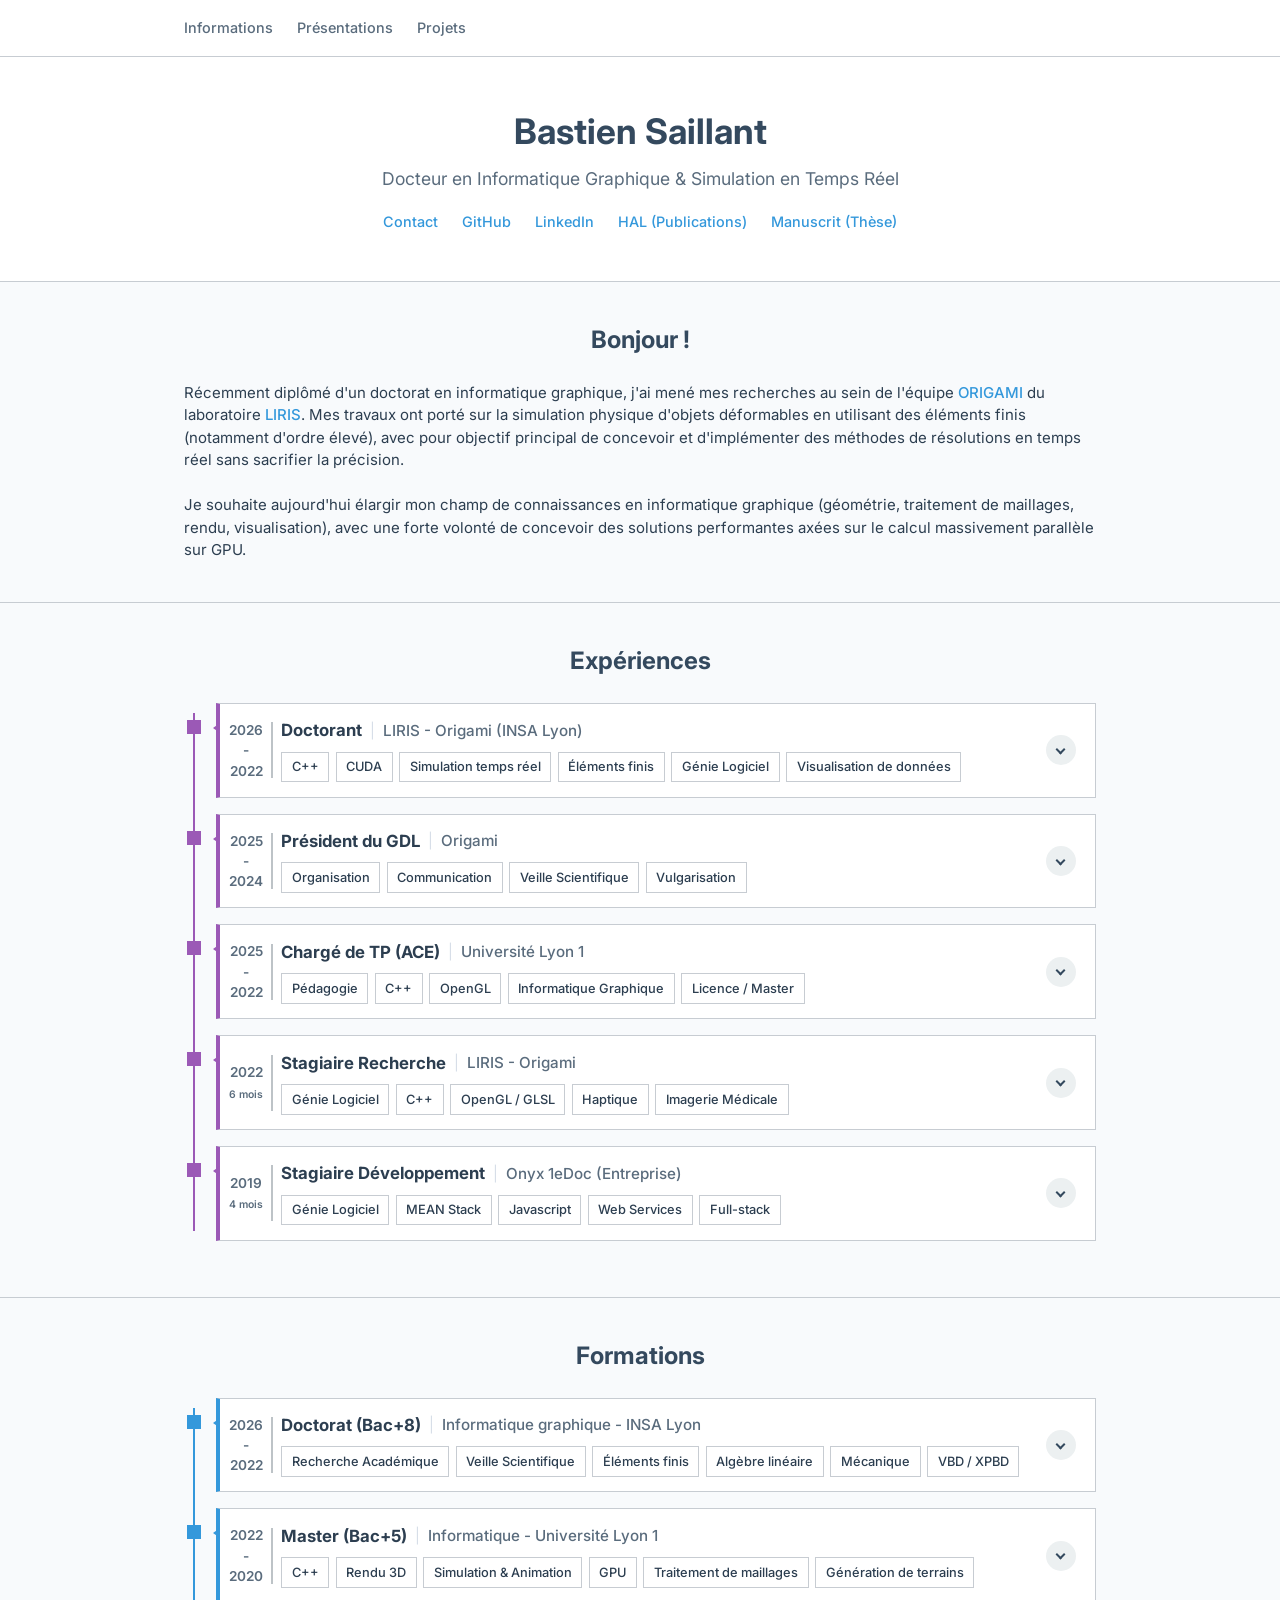
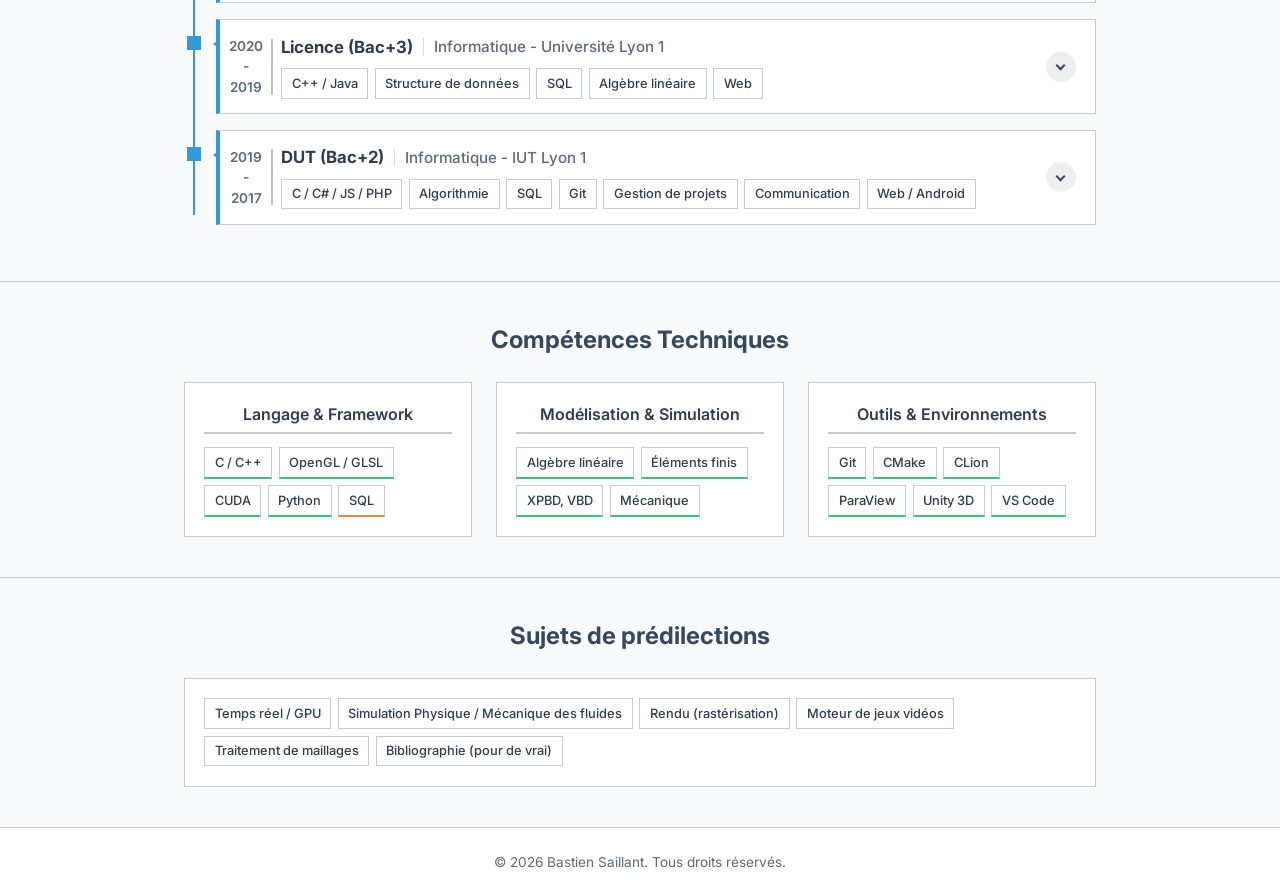
==== commit ef9994ea: "Présentation" ====
--- a/index.html
+++ b/index.html
@@ -12,9 +12,9 @@
     <nav class="navbar">
         <div class="container">
             <ul class="nav-links">
-                <li><a href="#experience">Expériences</a></li>
-                <li><a href="#education">Formations</a></li>
-                <li><a href="#skills">Compétences</a></li>
+                <li><a href="index.html">Informations</a></li>
+                <li><a href="presentations.html">Présentations</a></li>
+                <li><a href="projects.html">Projets</a></li>
             </ul>
         </div>
     </nav>
@@ -26,7 +26,7 @@
     
             <div class="social-links">
                 <a href="mailto:bastiensaillant@gmail.com">Contact</a>
-                <a href="https://github.com/BastienSaillant" target="_blank">GitHub</a>
+                <a href="https://github.com/ShortyBatou" target="_blank">GitHub</a>
                 <a href="https://www.linkedin.com/in/bastien-saillant-886a11153/" target="_blank">LinkedIn</a>
                 <a href="https://cv.hal.science/bastien-saillant" target="_blank">HAL (Publications)</a>
                 <a href="https://theses.hal.science/tel-05658936" target="_blank">Manuscrit (Thèse)</a>
@@ -39,7 +39,7 @@
             <h2>Bonjour !</h2> 
             <p>
                 <strong></strong>
-                Récemment diplômé d'un doctorat en informatique graphique, j'ai mené mes recherches au sein de l'équipe <a href="https://projet.liris.cnrs.fr/origami/"  target="_blank">ORIGAMI</a> du laboratoire <a href="https://liris.cnrs.fr/liris"  target="_blank">LIRIS</a>. Mes travaux ont porté sur la simulation physique d'objets déformables par la méthode des éléments finis (notamment d'ordre élevé), avec pour objectif principal de concevoir et d'implémenter des algorithmes de résolution performants en temps réel. 
+                Récemment diplômé d'un doctorat en informatique graphique, j'ai mené mes recherches au sein de l'équipe <a href="https://projet.liris.cnrs.fr/origami/"  target="_blank">ORIGAMI</a> du laboratoire <a href="https://liris.cnrs.fr/liris"  target="_blank">LIRIS</a>. Mes travaux ont porté sur la simulation physique d'objets déformables en utilisant des éléments finis (notamment d'ordre élevé), avec pour objectif principal de concevoir et d'implémenter des méthodes de résolutions en temps réel sans sacrifier la précision. 
             </p>
             <br>
             <p>
@@ -63,12 +63,12 @@
                                 <span class="timeline-subtitle">LIRIS - Origami (INSA Lyon)</span>
                             </div>
                             <div class="skills-list">
-                                <span class="skill-badge experience">C++</span>
-                                <span class="skill-badge experience">CUDA</span>
-                                <span class="skill-badge experience">Simulation temps réel</span>
-                                <span class="skill-badge experience">Éléments finis</span>
-                                <span class="skill-badge experience">Génie Logiciel</span>
-                                <span class="skill-badge experience">Visualisation de données</span>
+                                <span class="skill-badge">C++</span>
+                                <span class="skill-badge">CUDA</span>
+                                <span class="skill-badge">Simulation temps réel</span>
+                                <span class="skill-badge">Éléments finis</span>
+                                <span class="skill-badge">Génie Logiciel</span>
+                                <span class="skill-badge">Visualisation de données</span>
                             </div>
                         </div>
                         <div class="timeline-arrow"></div>
@@ -105,10 +105,10 @@
                                 <span class="timeline-subtitle">Origami</span>
                             </div>
                             <div class="skills-list">
-                                <span class="skill-badge experience">Organisation</span>
-                                <span class="skill-badge experience">Communication</span>
-                                <span class="skill-badge experience">Veille Scientifique</span>
-                                <span class="skill-badge experience">Vulgarisation</span>
+                                <span class="skill-badge">Organisation</span>
+                                <span class="skill-badge">Communication</span>
+                                <span class="skill-badge">Veille Scientifique</span>
+                                <span class="skill-badge">Vulgarisation</span>
                             </div>
                         </div>
                         <div class="timeline-arrow"></div>
@@ -133,11 +133,11 @@
                                 <span class="timeline-subtitle">Université Lyon 1</span>
                             </div>
                                 <div class="skills-list">
-                                <span class="skill-badge experience">Pédagogie</span>
-                                <span class="skill-badge experience">C++</span>
-                                <span class="skill-badge experience">OpenGL</span>
-                                <span class="skill-badge experience">Informatique Graphique</span>
-                                <span class="skill-badge experience">Licence / Master</span>
+                                <span class="skill-badge">Pédagogie</span>
+                                <span class="skill-badge">C++</span>
+                                <span class="skill-badge">OpenGL</span>
+                                <span class="skill-badge">Informatique Graphique</span>
+                                <span class="skill-badge">Licence / Master</span>
                             </div>
                             
                         </div>
@@ -165,11 +165,11 @@
                                 <span class="timeline-subtitle">LIRIS - Origami</span>
                             </div>
                             <div class="skills-list">
-                                <span class="skill-badge experience">Génie Logiciel</span>
-                                <span class="skill-badge experience">C++</span>
-                                <span class="skill-badge experience">OpenGL / GLSL</span>
-                                <span class="skill-badge experience">Haptique</span>
-                                <span class="skill-badge experience">Imagerie Médicale</span>
+                                <span class="skill-badge">Génie Logiciel</span>
+                                <span class="skill-badge">C++</span>
+                                <span class="skill-badge">OpenGL / GLSL</span>
+                                <span class="skill-badge">Haptique</span>
+                                <span class="skill-badge">Imagerie Médicale</span>
                             </div>
                             
                         </div>
@@ -202,11 +202,11 @@
                                 <span class="timeline-subtitle">Onyx 1eDoc (Entreprise)</span>
                             </div>
                             <div class="skills-list">
-                                <span class="skill-badge experience">Génie Logiciel</span>
-                                <span class="skill-badge experience">MEAN Stack</span>
-                                <span class="skill-badge experience">Javascript</span>
-                                <span class="skill-badge experience">Web Services</span>
-                                <span class="skill-badge experience">Full-stack</span>
+                                <span class="skill-badge">Génie Logiciel</span>
+                                <span class="skill-badge">MEAN Stack</span>
+                                <span class="skill-badge">Javascript</span>
+                                <span class="skill-badge">Web Services</span>
+                                <span class="skill-badge">Full-stack</span>
                             </div>
                             
                         </div>
@@ -240,12 +240,12 @@
                                 <span class="timeline-subtitle">Informatique graphique - INSA Lyon</span>
                             </div>
                             <div class="skills-list">
-                                <span class="skill-badge study">Recherche Académique</span>
-                                <span class="skill-badge study">Veille Scientifique</span>
-                                <span class="skill-badge study">Éléments finis</span>
-                                <span class="skill-badge study">Algèbre linéaire</span>
-                                <span class="skill-badge study">Mécanique</span>
-                                <span class="skill-badge study">VBD / XPBD</span>
+                                <span class="skill-badge">Recherche Académique</span>
+                                <span class="skill-badge">Veille Scientifique</span>
+                                <span class="skill-badge">Éléments finis</span>
+                                <span class="skill-badge">Algèbre linéaire</span>
+                                <span class="skill-badge">Mécanique</span>
+                                <span class="skill-badge">VBD / XPBD</span>
                             </div>
                             
                         </div>
@@ -274,12 +274,12 @@
                                 <span class="timeline-subtitle">Informatique - Université Lyon 1</span>
                             </div>
                             <div class="skills-list">
-                                <span class="skill-badge study">C++</span>
-                                <span class="skill-badge study">Rendu 3D</span>
-                                <span class="skill-badge study">Simulation & Animation</span>
-                                <span class="skill-badge study">GPU</span>
-                                <span class="skill-badge study">Traitement de maillages</span>
-                                <span class="skill-badge study">Génération de terrains</span>
+                                <span class="skill-badge">C++</span>
+                                <span class="skill-badge">Rendu 3D</span>
+                                <span class="skill-badge">Simulation & Animation</span>
+                                <span class="skill-badge">GPU</span>
+                                <span class="skill-badge">Traitement de maillages</span>
+                                <span class="skill-badge">Génération de terrains</span>
                             </div>
                         </div>
                         <div class="timeline-arrow"></div>
@@ -308,11 +308,11 @@
                                 <span class="timeline-subtitle">Informatique - Université Lyon 1</span>
                             </div>
                             <div class="skills-list">
-                                <span class="skill-badge study">C++ / Java</span>
-                                <span class="skill-badge study">Structure de données</span>
-                                <span class="skill-badge study">SQL</span>
-                                <span class="skill-badge study">Algèbre linéaire</span>
-                                <span class="skill-badge study">Web</span>
+                                <span class="skill-badge">C++ / Java</span>
+                                <span class="skill-badge">Structure de données</span>
+                                <span class="skill-badge">SQL</span>
+                                <span class="skill-badge">Algèbre linéaire</span>
+                                <span class="skill-badge">Web</span>
                             </div>
                         </div>
                         <div class="timeline-arrow"></div>
@@ -335,13 +335,13 @@
                                 <span class="timeline-subtitle">Informatique - IUT Lyon 1</span>
                             </div>
                             <div class="skills-list">
-                                <span class="skill-badge study">C / C# / JS / PHP</span>
-                                <span class="skill-badge study">Algorithmie</span>
-                                <span class="skill-badge study">SQL</span>
-                                <span class="skill-badge study">Git</span>
-                                <span class="skill-badge study">Gestion de projets</span>
-                                <span class="skill-badge study">Communication</span>
-                                <span class="skill-badge study">Web / Android</span>
+                                <span class="skill-badge">C / C# / JS / PHP</span>
+                                <span class="skill-badge">Algorithmie</span>
+                                <span class="skill-badge">SQL</span>
+                                <span class="skill-badge">Git</span>
+                                <span class="skill-badge">Gestion de projets</span>
+                                <span class="skill-badge">Communication</span>
+                                <span class="skill-badge">Web / Android</span>
                             </div>
                         </div>
                         <div class="timeline-arrow"></div>
@@ -378,7 +378,6 @@
                         <span class="skill-badge good">Éléments finis</span>
                         <span class="skill-badge good">XPBD, VBD</span>
                         <span class="skill-badge good">Mécanique</span>
-                        
                     </div>
                 </div>
 
@@ -400,7 +399,7 @@
 
     <section id="skills">
         <div class="container">
-            <h2>Sujets de passions</h2>
+            <h2>Sujets de prédilections</h2>
             <div class="skills-grid">
                 
                 <div class="skills-category">
@@ -410,7 +409,7 @@
                         <span class="skill-badge">Rendu (rastérisation)</span>
                         <span class="skill-badge">Moteur de jeux vidéos</span>
                         <span class="skill-badge">Traitement de maillages</span>
-                        <span class="skill-badge">Bibliographie</span>
+                        <span class="skill-badge">Bibliographie (pour de vrai)</span>
                     </div>
                 </div>
             </div>
@@ -427,25 +426,7 @@
         <img id="lightbox-img" src="" alt="Zoom image">
     </dialog>
 
-<script>
-        const lightbox = document.getElementById('lightbox');
-        const lightboxImg = document.getElementById('lightbox-img');
-        const zoomableImages = document.querySelectorAll('.zoomable-img');
-
-        zoomableImages.forEach(img => {
-            img.addEventListener('click', (e) => {
-                // Bloque l'ouverture/fermeture du <details> parent lors du clic sur l'image
-                e.preventDefault();
-                lightboxImg.src = img.src;
-                lightboxImg.alt = img.alt;
-                lightbox.showModal();
-            });
-        });
-
-        // Ferme la lightbox au clic n'importe où dessus (arrière-plan)
-        lightbox.addEventListener('click', () => {
-            lightbox.close();
-        });
-    </script>
+    <script src="scripts/image_viewer.js" defer></script>
+
 </body>
 </html>
--- a/styles.css
+++ b/styles.css
@@ -42,7 +42,6 @@
     padding: 0 1.5rem;
 }
 
-
 a {
     color: var(--blue);
     text-decoration: none;
@@ -380,8 +379,7 @@
     color: var(--text-color);
     padding: 0.3rem 0.6rem;
     font-size: 0.8rem;
-    border: 1px solid var(--border-color);
-    border-bottom: 2px solid var(--primary-color);
+    border: 1.5px solid var(--border-color);
     font-weight: 500;
 }
 
@@ -514,4 +512,63 @@
     .lightbox-dialog {
         max-width: 95vw;
     }
+}
+
+.presentation-list {
+    display: flex;
+    flex-direction: column;
+    gap: 1.1em;
+}
+
+.presentation {
+    display: flex;
+    align-items: center;
+    gap: 20px;
+    background-color: #ffffff;
+    padding: 8px;
+    border: 1px solid var(--primary-color); 
+    border-left: 4px solid var(--red); 
+}
+
+.left-red {
+    border-left: 4px solid var(--red); 
+
+}
+
+.left-blue {
+    border-left: 4px solid var(--blue); 
+}
+
+
+.presentation .pres-abstract {
+    height: 40px;
+    font-size: 0.9em;
+    color: var(--primary-color);
+}
+.presentation img {
+    width: 100px;
+    height: 100px;
+    object-fit: cover;
+    flex-shrink: 0;
+    border: var(--primary-color) solid 2px; 
+}
+
+.presentation .pres-content {
+    flex : 1;
+    display: flex;
+    flex-direction: column;
+    border-right: var(--primary-color) solid 2px;  
+}
+
+
+.pres-title {
+    font-size: 1.25rem;
+    font-weight: bold;
+    color: var(--primary-color); 
+}
+
+.pres-links {
+    width: 75px;
+    flex: center;
+    padding-left: 8px;
 }
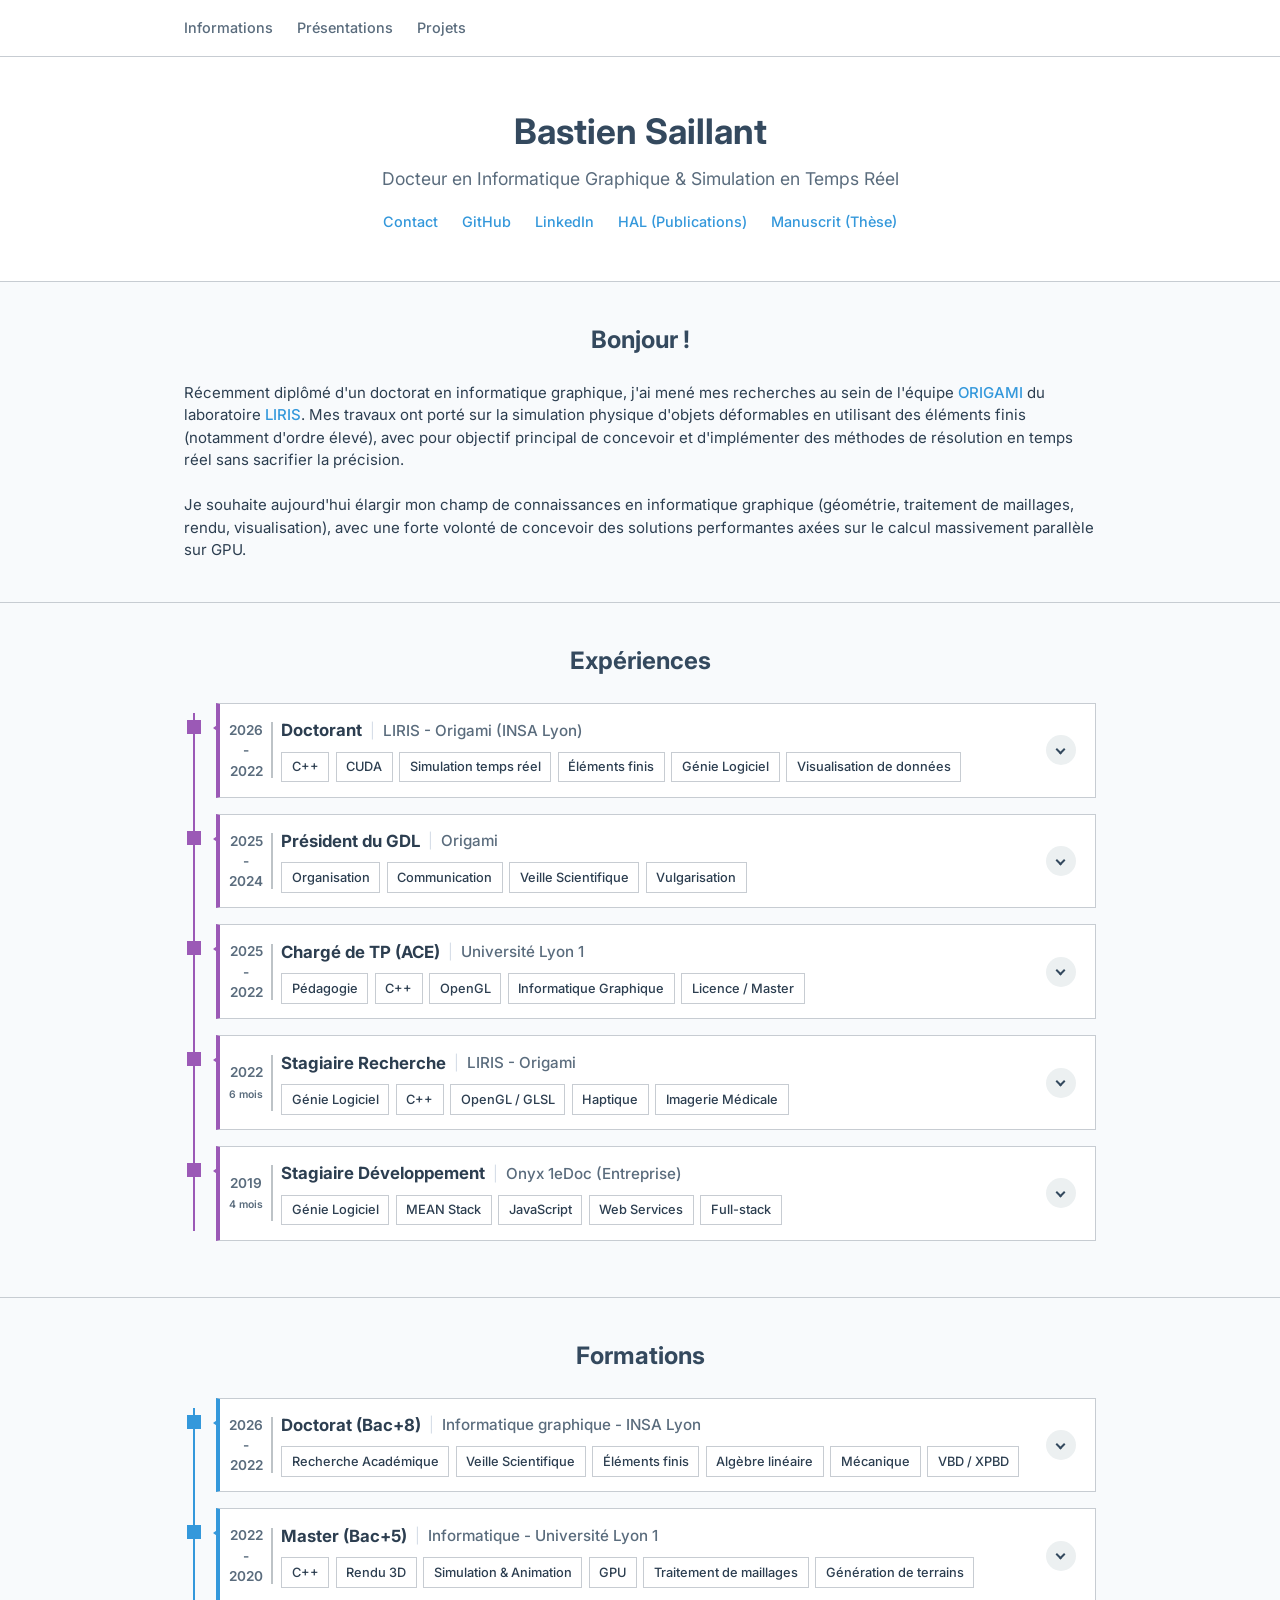
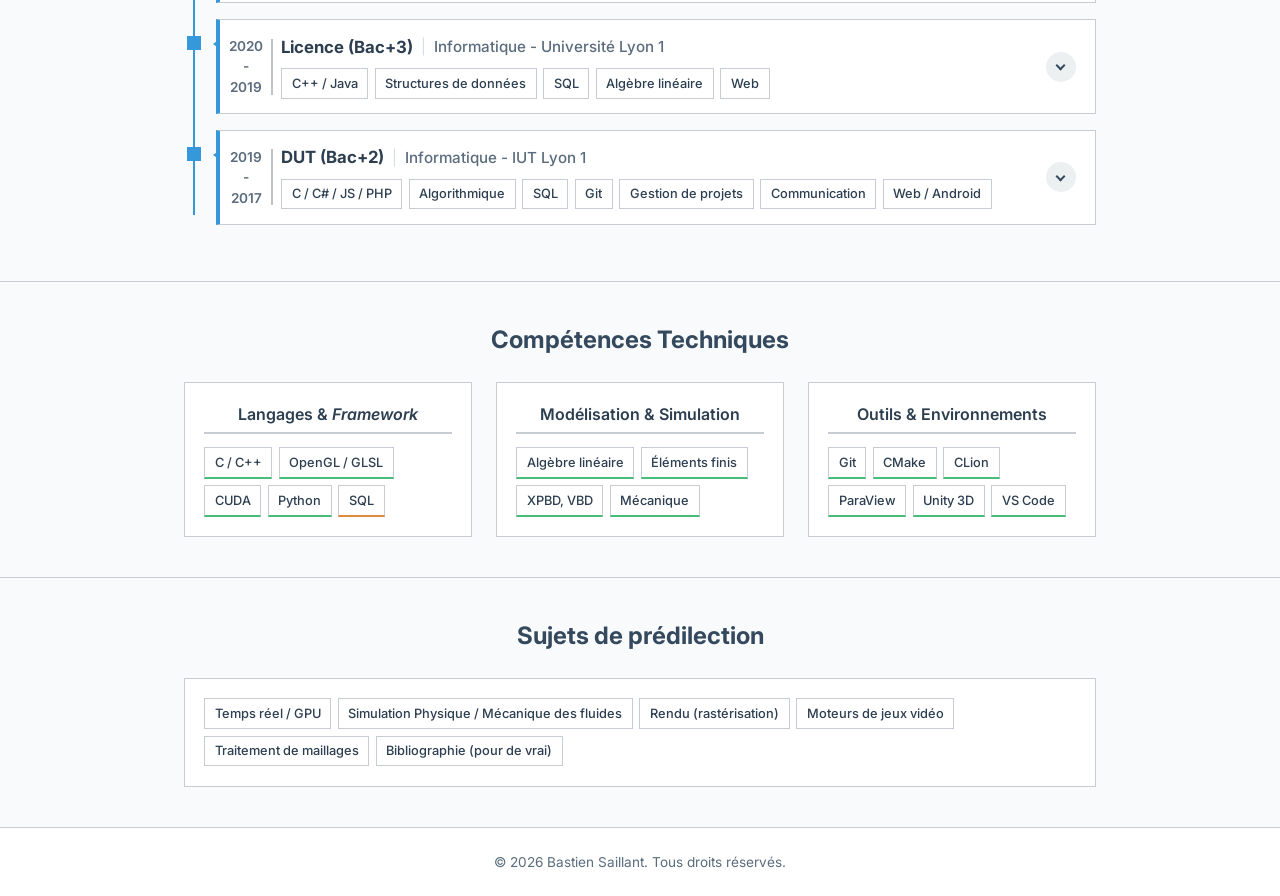
==== commit b718d9a3: "Corrections et ajout d'image dans index" ====
--- a/index.html
+++ b/index.html
@@ -38,8 +38,7 @@
         <div class="container">
             <h2>Bonjour !</h2> 
             <p>
-                <strong></strong>
-                Récemment diplômé d'un doctorat en informatique graphique, j'ai mené mes recherches au sein de l'équipe <a href="https://projet.liris.cnrs.fr/origami/"  target="_blank">ORIGAMI</a> du laboratoire <a href="https://liris.cnrs.fr/liris"  target="_blank">LIRIS</a>. Mes travaux ont porté sur la simulation physique d'objets déformables en utilisant des éléments finis (notamment d'ordre élevé), avec pour objectif principal de concevoir et d'implémenter des méthodes de résolutions en temps réel sans sacrifier la précision. 
+                Récemment diplômé d'un doctorat en informatique graphique, j'ai mené mes recherches au sein de l'équipe <a href="https://projet.liris.cnrs.fr/origami/"  target="_blank">ORIGAMI</a> du laboratoire <a href="https://liris.cnrs.fr/liris"  target="_blank">LIRIS</a>. Mes travaux ont porté sur la simulation physique d'objets déformables en utilisant des éléments finis (notamment d'ordre élevé), avec pour objectif principal de concevoir et d'implémenter des méthodes de résolution en temps réel sans sacrifier la précision. 
             </p>
             <br>
             <p>
@@ -83,13 +82,13 @@
                         <p><a href="https://theses.hal.science/tel-05658936" target="_blank">Manuscrit de thèse</a></p>
                         <p>
                         <strong>Publications internationales avec comité de relecture :</strong> <br>
-                            - <i><a href="https://hal.science/hal-04569181v1">High-Order in Position Based Dynamics</a> - <a href="https://www.cgs-network.org/cgi24/program/">CGI 2024</a></i><br>
+                            - <i><a href="https://hal.science/hal-04569181v1">High-Order Elements in Position Based Dynamics</a> - <a href="https://www.cgs-network.org/cgi24/program/">CGI 2024</a></i><br>
                             - <i><a href="https://hal.science/hal-05084359v1">Going Further With Vertex Block Descent</a> - <a href="https://easychair.org/smart-program/CASA2025/">CASA 2025</a></i>
                         </p>
                         <div class="entry-gallery">
-                            <img src="images/index/PHD/Torsion_Quality.jpg" alt="" class="zoomable-img">
-                            <img src="images/index/PHD/primal_vs_dual.jpg" alt="" class="zoomable-img">
-                            <img src="images/index/PHD/color_degradation.jpg" alt="" class="zoomable-img">
+                            <img src="images/index/PHD/Torsion_Quality.jpg" alt="Torsion de poutres avec différents ordres (P#) et niveaux de raffinement (R#). Les tétraèdres d'ordres élevés donnent un meilleur résultat sans raffiner le maillage de départ." class="zoomable-img">
+                            <img src="images/index/PHD/primal_vs_dual.jpg" alt="Coloration primale (par sommet) et duale (par élément) d'un maillage tétraédrique." class="zoomable-img">
+                            <img src="images/index/PHD/color_degradation.jpg" alt="Réduction de la coloration primale d'un maillage avec des tétraèdres quadratiques (P2)." class="zoomable-img">
                         </div>
                         
                     </div>
@@ -178,15 +177,15 @@
                     <div class="timeline-body">
                         <p>
                             <strong>Sujet</strong> : Développement et restructuration de l'architecture d'un simulateur médical destiné à la formation d'apprenants en rhumatologie (insertion d'aiguille sous échographie).<br>
-                            <strong>Améliorations logicielles :</strong> Pipeline graphique et post-traitements modulaires, Module de debug visuel, Coupe géométrique sur GPU pour l'échographie, Module de lancé de rayon (pour les collisions sonde & aiguille). <br>
+                            <strong>Améliorations logicielles :</strong> Pipeline graphique et post-traitements modulaires, Module de debug visuel, Coupe géométrique sur GPU pour l'échographie, Module de lancer de rayons (pour les collisions sonde & aiguille). <br>
                             <strong>Contribution :</strong> Rendu échographique prenant en compte les matériaux et la position de l'aiguille, déformation des tissus avec <a href="https://mmacklin.com/xpbd.pdf">XPBD</a> et répercussions des déformations en 3D sur la coupe échographique.
                         </p>
                         <p>Ce <a href="https://hal.science/hal-03855774v1">travail</a> a été présenté lors des <a href="https://project.inria.fr/jfig2022/programme/">Journées Françaises de l'Informatique Graphique (JFIG 2022)</a>.</p>
 
                         <div class="entry-gallery">
-                            <img src="images/index/Internship/Render.jpg" alt="" class="zoomable-img">
-                            <img src="images/index/Internship/Deformation.jpg" alt="" class="zoomable-img">
-                            <img src="images/index/Internship/Pipeline.jpg" alt="" class="zoomable-img">
+                            <img src="images/index/Internship/Render.jpg" alt="Pipeline de post-traitements pour reproduire les défauts d'une échographie ainsi que l'affichage de l'aiguille en fonction de son orientation par rapport à la sonde." class="zoomable-img">
+                            <img src="images/index/Internship/Deformation.jpg" alt="Visualisation et application de la déformation de l'aiguille sur l'échographie." class="zoomable-img">
+                            <img src="images/index/Internship/Pipeline.jpg" alt="Les trois modules principaux du simulateur d'insertion d'aiguille." class="zoomable-img">
                         </div>
                     </div>
                 </details>
@@ -204,7 +203,7 @@
                             <div class="skills-list">
                                 <span class="skill-badge">Génie Logiciel</span>
                                 <span class="skill-badge">MEAN Stack</span>
-                                <span class="skill-badge">Javascript</span>
+                                <span class="skill-badge">JavaScript</span>
                                 <span class="skill-badge">Web Services</span>
                                 <span class="skill-badge">Full-stack</span>
                             </div>
@@ -285,13 +284,12 @@
                         <div class="timeline-arrow"></div>
                     </summary>
                     <div class="timeline-body">
-                        <p><strong>Spécialisation ID3D</strong> : forme aux technologies de l'informatique graphique. </p>
-                        <p><strong>Projets notables :</strong> Simulation de tissus en C++ <i>via</i> DLL sur Unity3D.</p>
-                            <div class="entry-gallery">
-                            <img src="images/index/Master/Blob.jpg" alt="" class="zoomable-img">
-                            <img src="images/index/Master/Rasterization.jpg" alt="" class="zoomable-img">
-                            <img src="images/index/Master/Raytracing.jpg" alt="" class="zoomable-img">
-                            <img src="images/index/Master/Terrain.jpg" alt="" class="zoomable-img">
+                        <p><strong>Spécialisation ID3D</strong> : formation aux technologies de l'informatique graphique. </p>
+                        <div class="entry-gallery">
+                            <img src="images/index/Master/Blob.jpg" alt="Rendu de surfaces implicites (SDF)." class="zoomable-img">
+                            <img src="images/index/Master/Rasterization.jpg" alt="Rendu temps réel en rastérization d'une scène de 2 millions de triangles et multiples sources lumineuses." class="zoomable-img">
+                            <img src="images/index/Master/Raytracing.jpg" alt="Rendu en lancés de rayons avec matériaux, textures et occlusion ambiante." class="zoomable-img">
+                            <img src="images/index/Master/Terrain.jpg" alt="Génération de terrains avec des méthodes d'érosion, placements d'espèces de plantes en fonction de critères géologiques et construction des routes en prenant en compte la pente et la distance sur le terrain." class="zoomable-img">
                         </div>
                         
                     </div>
@@ -309,7 +307,7 @@
                             </div>
                             <div class="skills-list">
                                 <span class="skill-badge">C++ / Java</span>
-                                <span class="skill-badge">Structure de données</span>
+                                <span class="skill-badge">Structures de données</span>
                                 <span class="skill-badge">SQL</span>
                                 <span class="skill-badge">Algèbre linéaire</span>
                                 <span class="skill-badge">Web</span>
@@ -318,8 +316,18 @@
                         <div class="timeline-arrow"></div>
                     </summary>
                     <div class="timeline-body">
-                        <p><strong>Projets notables :</strong> Jeux multijoueurs locales combat d'arène / Party Game (Unity3D).</p>
-                        
+                        <p><strong>Projets notables :</strong> Jeu multijoueur local de combat d'arène / Party Game (Unity3D).</p>
+                        <div class="entry-gallery">
+                            <img src="images/index/Licence/L3_Project.jpg" alt="Les modes de jeux présents." class="zoomable-img">
+                            <img src="images/index/Licence/L3_Project2.jpg" alt="La salle correspondant au menu du jeu et détecte jusqu’à 4 périphériques (claviers et/ou manettes)." class="zoomable-img">
+                            <img src="images/index/Licence/movement_F.gif" alt="" class="zoomable-img">
+                            <img src="images/index/Licence/movement_E.gif" alt="" class="zoomable-img">
+                            <img src="images/index/Licence/movement_G.gif" alt="" class="zoomable-img">
+                            <img src="images/index/Licence/movement_A.gif" alt="" class="zoomable-img">
+                            <img src="images/index/Licence/movement_B.gif" alt="" class="zoomable-img">
+                            <img src="images/index/Licence/movement_C.gif" alt="" class="zoomable-img">
+                            <img src="images/index/Licence/movement_D.gif" alt="" class="zoomable-img">
+                        </div>
                     </div>
                 </details>
 
@@ -336,7 +344,7 @@
                             </div>
                             <div class="skills-list">
                                 <span class="skill-badge">C / C# / JS / PHP</span>
-                                <span class="skill-badge">Algorithmie</span>
+                                <span class="skill-badge">Algorithmique</span>
                                 <span class="skill-badge">SQL</span>
                                 <span class="skill-badge">Git</span>
                                 <span class="skill-badge">Gestion de projets</span>
@@ -348,6 +356,11 @@
                     </summary>
                     <div class="timeline-body">
                         <p><strong>Projets notables :</strong> Jeu de plateforme narratif (Unity3D).</p>
+                        <div class="entry-gallery">
+                            <img src="images/index/DUT/DUT_2.jpg" alt="Les différentes phases de développement du jeu notamment la direction artistique." class="zoomable-img">
+                            <img src="images/index/DUT/DUT_1.jpg" alt="" class="zoomable-img">
+                            <img src="images/index/DUT/DUT_3.jpg" alt="Premier niveau servant de démo technique." class="zoomable-img">
+                        </div>
                     </div>
                 </details>
             </div>
@@ -355,13 +368,13 @@
     </section>
 
     
-    <section id="skills">
+    <section class="skills">
         <div class="container">
             <h2>Compétences Techniques</h2>
             <div class="skills-grid">
                 
                 <div class="skills-category">
-                    <h3>Langage & Framework</h3>
+                    <h3>Langages & <i>Framework</i></h3>
                     <div class="skills-list">
                         <span class="skill-badge good">C / C++</span>
                         <span class="skill-badge good">OpenGL / GLSL</span> 
@@ -397,9 +410,9 @@
     </section>
 
 
-    <section id="skills">
-        <div class="container">
-            <h2>Sujets de prédilections</h2>
+    <section class="skills">
+        <div class="container">
+            <h2>Sujets de prédilection</h2>
             <div class="skills-grid">
                 
                 <div class="skills-category">
@@ -407,7 +420,7 @@
                         <span class="skill-badge">Temps réel / GPU</span>
                         <span class="skill-badge">Simulation Physique / Mécanique des fluides</span>
                         <span class="skill-badge">Rendu (rastérisation)</span>
-                        <span class="skill-badge">Moteur de jeux vidéos</span>
+                        <span class="skill-badge">Moteurs de jeux vidéo</span>
                         <span class="skill-badge">Traitement de maillages</span>
                         <span class="skill-badge">Bibliographie (pour de vrai)</span>
                     </div>
@@ -423,7 +436,8 @@
     </footer>
 
     <dialog id="lightbox" class="lightbox-dialog">
-        <img id="lightbox-img" src="" alt="Zoom image">
+        <img id="lightbox-img" src="" alt="">
+        <p id="lightbox-caption" class="lightbox-caption"></p>
     </dialog>
 
     <script src="scripts/image_viewer.js" defer></script>
--- a/styles.css
+++ b/styles.css
@@ -467,14 +467,12 @@
 
 .lightbox-dialog {
     border: none;
-    border-radius: 8px;
     padding: 0;
     background: transparent;
     max-width: 80vw;
-    max-height: 80vh;
+    max-height: 90vh; /* Augmenté légèrement pour accueillir le texte */
     outline: none;
-    box-shadow: 0 10px 30px rgba(0,0,0,0.3);
-    
+    border: 2px var(--text-color) solid;
     position: fixed;
     top: 50%;
     left: 50%;
@@ -485,12 +483,23 @@
 .lightbox-dialog img {
     display: block;
     max-width: 100%;
-    max-height: 80vh;
-    border-radius: 8px;
+    max-height: 75vh;
     border: 3px solid var(--white);
     background-color: var(--white);
-    
     object-fit: contain; 
+}
+
+.lightbox-caption {
+    text-align: center;
+    color: var(--text-color);
+    font-size: 1.3em;
+    border-top: 1px solid var(--text-color);
+    background-color: var(--bg-color);
+    padding: 6px 12px;
+}
+
+.lightbox-caption:empty {
+    display: none;
 }
 
 .lightbox-dialog::backdrop {
@@ -524,10 +533,9 @@
     display: flex;
     align-items: center;
     gap: 20px;
-    background-color: #ffffff;
+    background-color: var(--bg-color);
     padding: 8px;
     border: 1px solid var(--primary-color); 
-    border-left: 4px solid var(--red); 
 }
 
 .left-red {
@@ -557,7 +565,7 @@
     flex : 1;
     display: flex;
     flex-direction: column;
-    border-right: var(--primary-color) solid 2px;  
+    border-right: var(--primary-color) solid 1px;  
 }
 
 
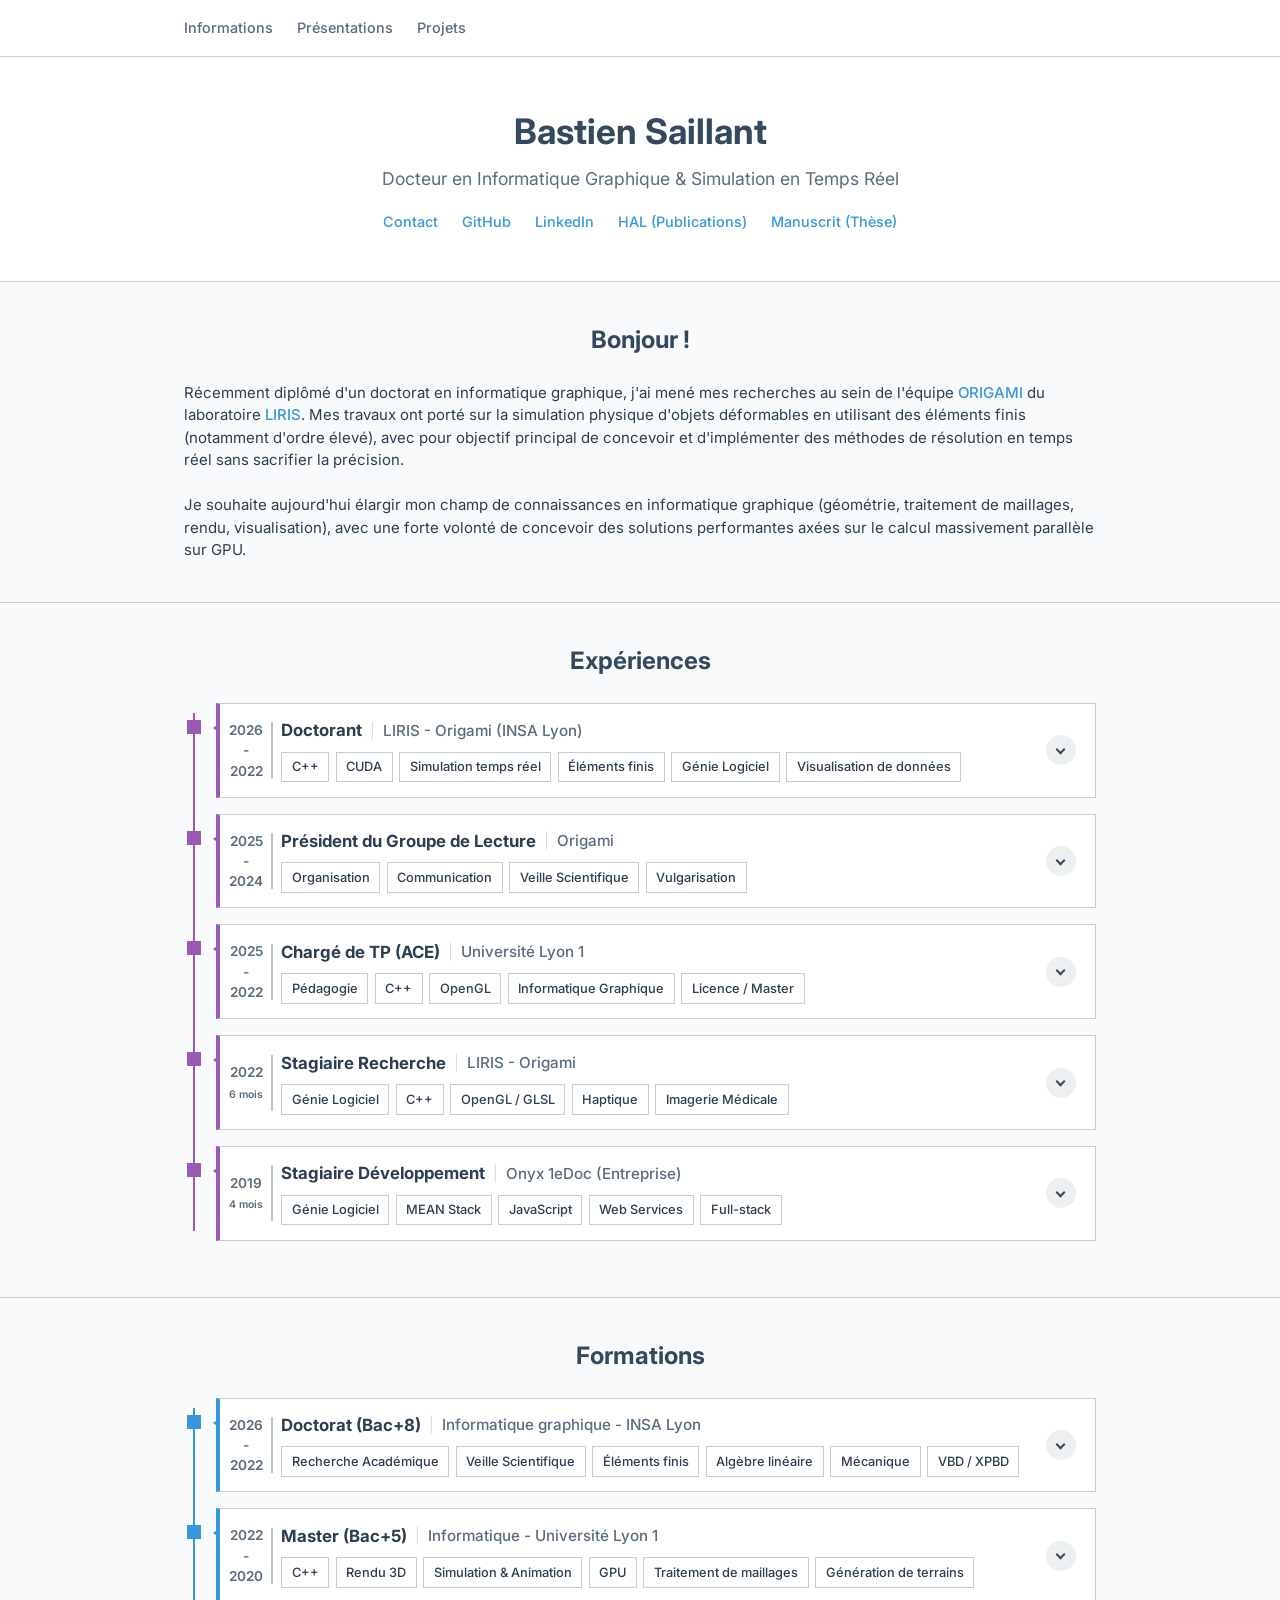
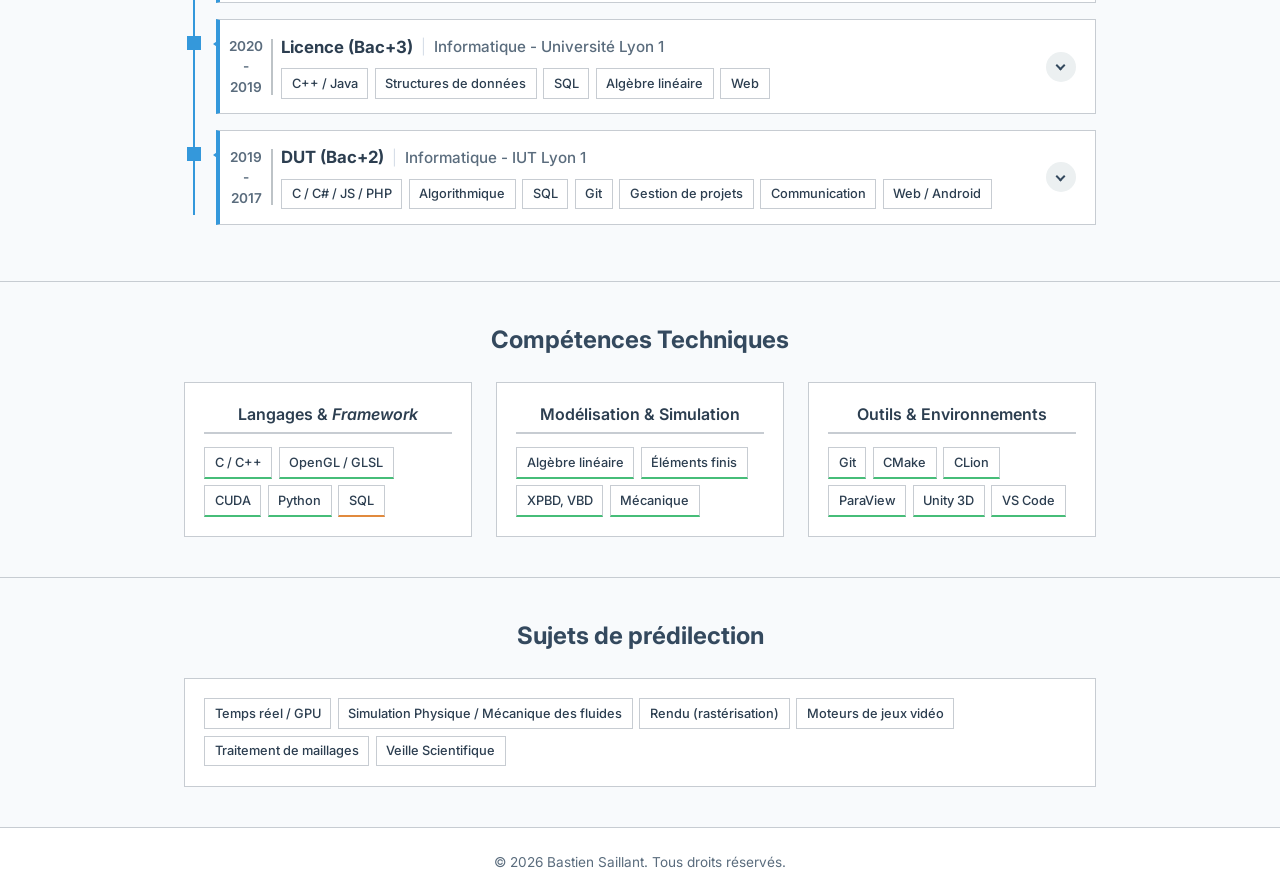
==== commit c1cf44a6: "correction texte" ====
--- a/index.html
+++ b/index.html
@@ -99,7 +99,7 @@
                         <div class="timeline-bar"></div>
                         <div class="timeline-header-main">
                             <div class="timeline-title-area">
-                                <span class="timeline-title">Président du GDL</span>
+                                <span class="timeline-title">Président du Groupe de Lecture</span>
                                 <span class="timeline-sep">|</span>
                                 <span class="timeline-subtitle">Origami</span>
                             </div>
@@ -145,7 +145,7 @@
                     <div class="timeline-body">
                         <p>Activités Complémentaires d'Enseignement (ACE) réalisées en parallèle de la thèse (volume horaire total de 192 heures).</p>
                         <p>
-                            <strong>Public visé :</strong> Étudiants de la Licence 1 au Master 2. <br>
+                            <strong>Niveau :</strong> Étudiants de la Licence 1 au Master 1. <br>
                             <strong>Sujets enseignés :</strong> Algorithmique, Structures de données, C++, bases de l'informatique graphique (rendu 3D, simulation physique, analyse d'images, etc.). <br>
                         </p>
                         
@@ -422,7 +422,7 @@
                         <span class="skill-badge">Rendu (rastérisation)</span>
                         <span class="skill-badge">Moteurs de jeux vidéo</span>
                         <span class="skill-badge">Traitement de maillages</span>
-                        <span class="skill-badge">Bibliographie (pour de vrai)</span>
+                        <span class="skill-badge">Veille Scientifique</span>
                     </div>
                 </div>
             </div>
--- a/styles.css
+++ b/styles.css
@@ -579,4 +579,46 @@
     width: 75px;
     flex: center;
     padding-left: 8px;
+}
+
+
+.shader-list {
+    display: flex;
+    flex-direction: row;
+    flex-wrap: wrap;
+    gap: 20px 0px;
+}
+
+.shader {
+    width: 280px;
+    margin: auto;
+    display: flex;
+    flex-direction: column;
+    color: inherit;
+    cursor: pointer;
+    transition: transform 0.3s ease;
+}
+
+.shader:hover {
+    transform: scale(1.04);
+}
+
+.shader h3 {
+    border: 2px solid var(--hide-background);
+    color : var(--text-color);
+    text-align: center;
+    padding: 0.5em 0;
+    margin: 0;
+    width: 100%;
+    font-weight: 500;
+    transition: font-weight 0.2s ease, letter-spacing 0.2s ease;
+}
+
+.shader:hover h3 {
+    font-weight: 800;
+}
+
+.shader img {
+    width: 100%;
+    display: block;
 }
